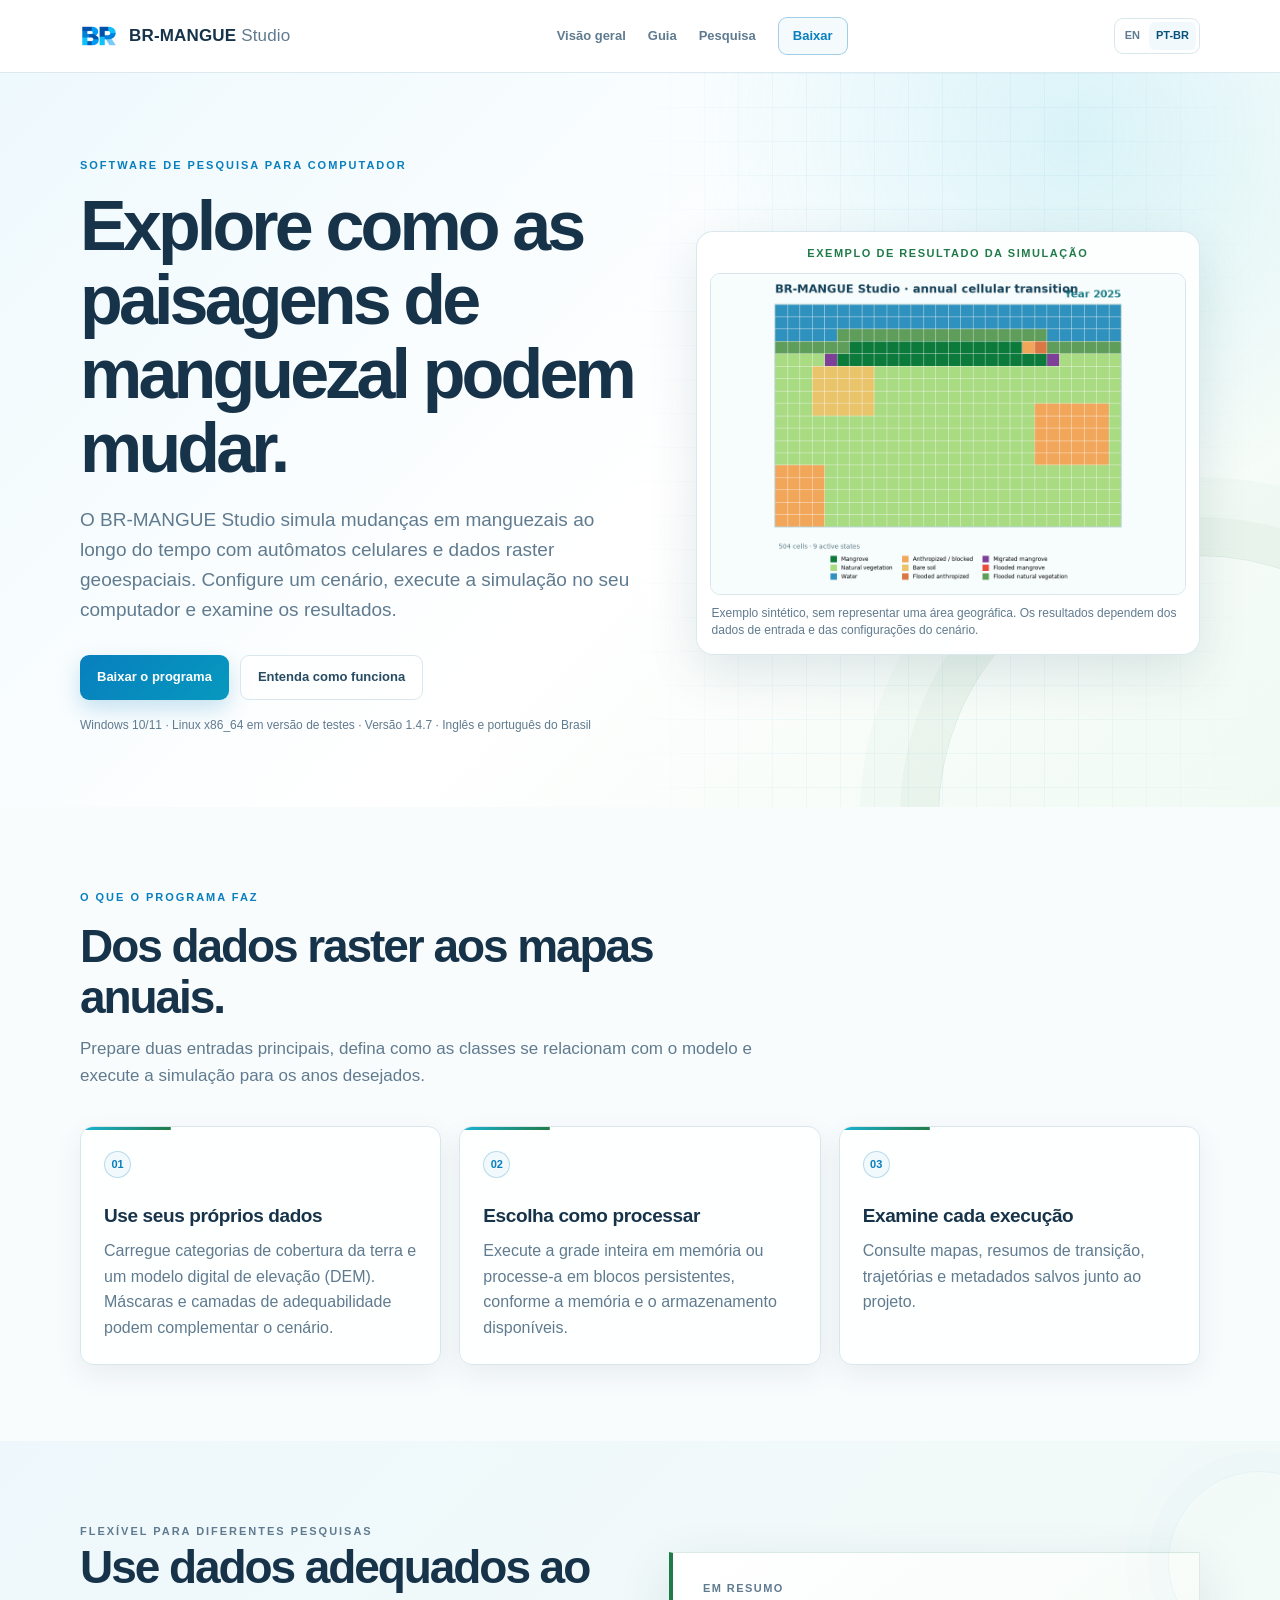
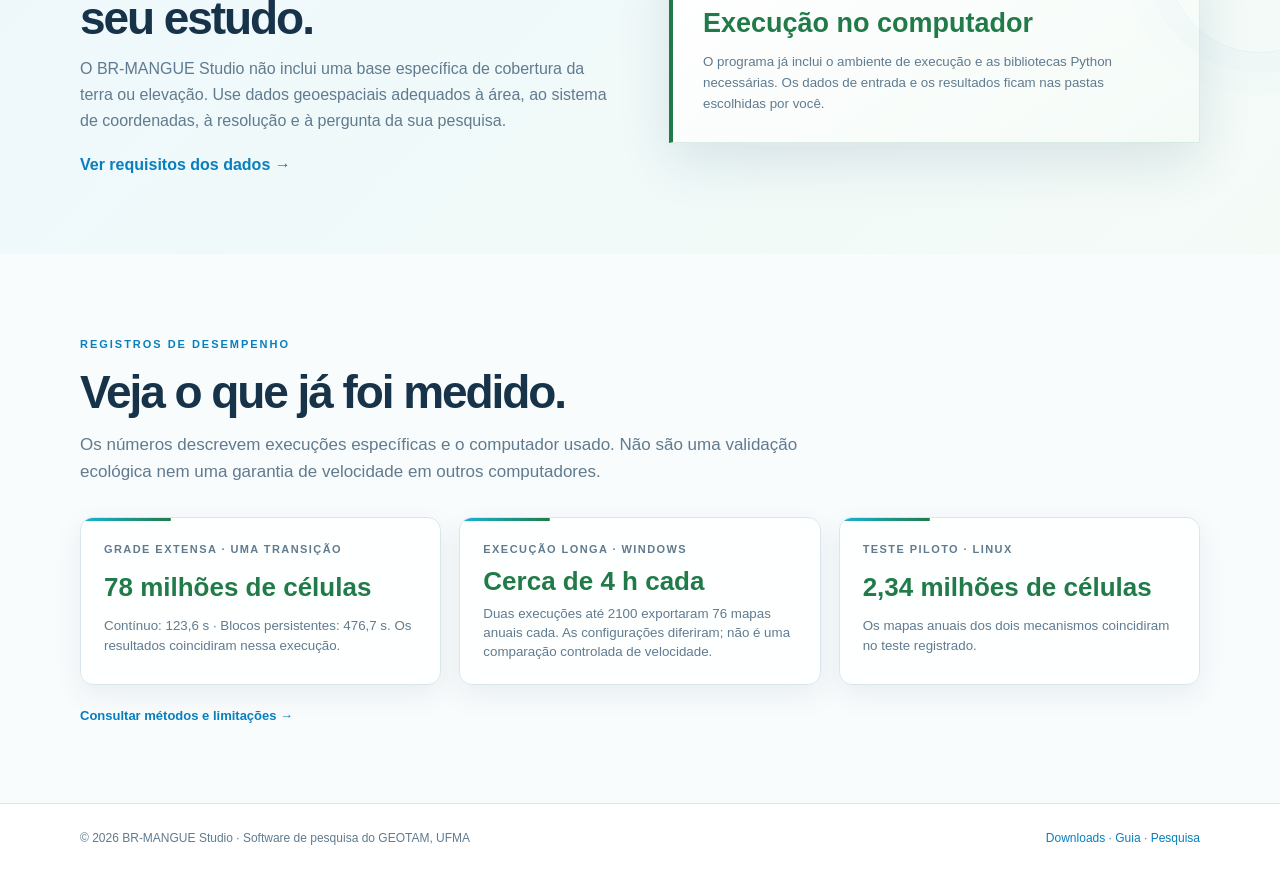
==== pt-br/index.html @ 514c0c0a "Publish BR-MANGUE Studio 1.4.7 downloads" ====
<!doctype html>
<html lang="pt-BR"><head><meta charset="utf-8"><meta name="viewport" content="width=device-width, initial-scale=1"><meta name="description" content="O BR-MANGUE Studio é um programa para simular mudanças em manguezais com autômatos celulares e dados raster geoespaciais."><meta name="theme-color" content="#0d5d4f"><title>BR-MANGUE Studio · Modelagem de mudanças em manguezais</title><link rel="canonical" href="https://oceanpep.github.io/br-mangue-studio-site/pt-br/"><link rel="alternate" hreflang="en" href="https://oceanpep.github.io/br-mangue-studio-site/"><link rel="alternate" hreflang="pt-BR" href="https://oceanpep.github.io/br-mangue-studio-site/pt-br/"><link rel="icon" href="../assets/BR-MANGUE_BR_icon.png" type="image/png"><link rel="stylesheet" href="../styles.css?v=1.4.7"></head><body>
<a class="skip-link" href="#main">Pular para o conteúdo</a><header class="site-header"><div class="container nav-wrap"><a class="brand" href="index.html"><img src="../assets/BR-MANGUE_BR_icon.png" alt=""><span>BR-MANGUE <em>Studio</em></span></a><nav aria-label="Navegação principal"><a href="#about">Visão geral</a><a href="guide.html">Guia</a><a href="articles.html">Pesquisa</a><a class="nav-button" href="downloads.html">Baixar</a></nav><div class="language-switch" aria-label="Escolha o idioma"><a href="../index.html" lang="en">EN</a><a href="index.html" aria-current="page" lang="pt-BR">PT-BR</a></div></div></header>
<main id="main"><section class="hero"><div class="container hero-grid"><div><p class="eyebrow">Software de pesquisa para computador</p><h1>Explore como as paisagens de manguezal podem mudar.</h1><p class="lead">O BR-MANGUE Studio simula mudanças em manguezais ao longo do tempo com autômatos celulares e dados raster geoespaciais. Configure um cenário, execute a simulação no seu computador e examine os resultados.</p><div class="hero-actions"><a class="button primary" href="downloads.html">Baixar o programa</a><a class="button secondary" href="guide.html">Entenda como funciona</a></div><p class="version-note">Windows 10/11 · Linux x86_64 em versão de testes · Versão 1.4.7 · Inglês e português do Brasil</p></div><div class="hero-side"><figure class="demo-card"><p class="demo-label">Exemplo de resultado da simulação</p><img src="../assets/synthetic-cellular-transition.gif" alt="Grade sintética que ilustra células de cobertura da terra mudando ao longo do tempo"><figcaption>Exemplo sintético, sem representar uma área geográfica. Os resultados dependem dos dados de entrada e das configurações do cenário.</figcaption></figure></div></div></section>
<section id="about" class="section"><div class="container"><p class="eyebrow">O que o programa faz</p><h2>Dos dados raster aos mapas anuais.</h2><p class="section-intro">Prepare duas entradas principais, defina como as classes se relacionam com o modelo e execute a simulação para os anos desejados.</p><div class="feature-grid"><article><span class="feature-number">01</span><h3>Use seus próprios dados</h3><p>Carregue categorias de cobertura da terra e um modelo digital de elevação (DEM). Máscaras e camadas de adequabilidade podem complementar o cenário.</p></article><article><span class="feature-number">02</span><h3>Escolha como processar</h3><p>Execute a grade inteira em memória ou processe-a em blocos persistentes, conforme a memória e o armazenamento disponíveis.</p></article><article><span class="feature-number">03</span><h3>Examine cada execução</h3><p>Consulte mapas, resumos de transição, trajetórias e metadados salvos junto ao projeto.</p></article></div></div></section>
<section class="section tinted"><div class="container split"><div><p class="eyebrow">Flexível para diferentes pesquisas</p><h2>Use dados adequados ao seu estudo.</h2><p>O BR-MANGUE Studio não inclui uma base específica de cobertura da terra ou elevação. Use dados geoespaciais adequados à área, ao sistema de coordenadas, à resolução e à pergunta da sua pesquisa.</p><a class="text-link" href="guide.html">Ver requisitos dos dados →</a></div><div class="info-card"><strong>Em resumo</strong><span>Execução no computador</span><small>O programa já inclui o ambiente de execução e as bibliotecas Python necessárias. Os dados de entrada e os resultados ficam nas pastas escolhidas por você.</small></div></div></section>
<section class="section"><div class="container"><p class="eyebrow">Registros de desempenho</p><h2>Veja o que já foi medido.</h2><p class="section-intro">Os números descrevem execuções específicas e o computador usado. Não são uma validação ecológica nem uma garantia de velocidade em outros computadores.</p><div class="benchmark-grid"><article class="benchmark-card"><strong>Grade extensa · uma transição</strong><span>78 milhões de células</span><small>Contínuo: 123,6 s · Blocos persistentes: 476,7 s. Os resultados coincidiram nessa execução.</small></article><article class="benchmark-card"><strong>Execução longa · Windows</strong><span>Cerca de 4 h cada</span><small>Duas execuções até 2100 exportaram 76 mapas anuais cada. As configurações diferiram; não é uma comparação controlada de velocidade.</small></article><article class="benchmark-card"><strong>Teste piloto · Linux</strong><span>2,34 milhões de células</span><small>Os mapas anuais dos dois mecanismos coincidiram no teste registrado.</small></article></div><p class="benchmark-note"><a class="text-link" href="benchmarks.html">Consultar métodos e limitações →</a></p></div></section></main>
<footer class="site-footer"><div class="container footer-wrap"><span>© 2026 BR-MANGUE Studio · Software de pesquisa do GEOTAM, UFMA</span><span><a href="downloads.html">Downloads</a> · <a href="guide.html">Guia</a> · <a href="articles.html">Pesquisa</a></span></div></footer></body></html>
---- styles.css ----
:root {
  --ink: #17334a;
  --ink-soft: #274b63;
  --muted: #607b8f;
  --blue: #087fbe;
  --blue-deep: #07517e;
  --cyan: #18b5d7;
  --green: #217b49;
  --green-deep: #125e3b;
  --moss: #a8d982;
  --coral: #e96950;
  --sand: #f4a45e;
  --line: #d9e7ed;
  --paper: #ffffff;
  --mist: #f2f9fc;
  --foam: #edf8f1;
  --shadow: 0 18px 50px rgba(20, 62, 88, .12);
  --shadow-soft: 0 10px 28px rgba(20, 62, 88, .08);
}

* { box-sizing: border-box; }
html { scroll-behavior: smooth; }
body { margin: 0; color: var(--ink); font: 16px/1.6 "DM Sans", "Segoe UI", Arial, sans-serif; background: #f9fcfd; }
body::selection { color: #fff; background: var(--blue); }
a { color: inherit; text-decoration: none; }
.container { width: min(1120px, calc(100% - 48px)); margin: auto; }
.skip-link { position: fixed; top: 8px; left: 8px; z-index: 20; padding: 10px 14px; color: #fff; border-radius: 8px; background: var(--blue-deep); transform: translateY(-160%); }
.skip-link:focus { transform: translateY(0); }
a:focus-visible, input:focus-visible { outline: 3px solid var(--sand); outline-offset: 3px; }

.site-header { position: sticky; top: 0; z-index: 5; background: rgba(255, 255, 255, .9); border-bottom: 1px solid rgba(217, 231, 237, .9); backdrop-filter: blur(16px); }
.nav-wrap { display: flex; align-items: center; justify-content: space-between; min-height: 72px; gap: 28px; }
.brand { display: inline-flex; align-items: center; gap: 11px; color: var(--ink); font-family: "Space Grotesk", "Segoe UI", sans-serif; font-size: 17px; font-weight: 700; letter-spacing: .01em; transition: color .25s ease, transform .25s ease; }
.brand:hover { color: var(--blue); transform: translateY(-1px); }
.brand img { width: 38px; height: 38px; object-fit: contain; }
.brand em { color: var(--muted); font-style: normal; font-weight: 500; }
.site-header nav { display: flex; align-items: center; gap: 22px; color: var(--muted); font-size: 13px; font-weight: 600; }
.site-header nav a { transition: color .2s ease, transform .2s ease; }
.site-header nav a:hover { color: var(--blue); transform: translateY(-1px); }
.site-header nav a[aria-current="page"] { color: var(--blue); }
.nav-button { padding: 8px 14px; color: var(--blue) !important; border: 1px solid rgba(8, 127, 190, .35); border-radius: 9px; background: rgba(8, 127, 190, .04); }
.nav-button:hover { background: var(--mist); }
.language-switch { display: inline-flex; flex: 0 0 auto; gap: 2px; padding: 3px; border: 1px solid var(--line); border-radius: 9px; background: #fff; font-size: 11px; font-weight: 700; }
.language-switch a { padding: 5px 7px; color: var(--muted); border-radius: 6px; }
.language-switch a:hover, .language-switch a[aria-current="page"] { color: var(--blue-deep); background: var(--mist); }

.hero { position: relative; overflow: hidden; padding: 78px 0 72px; background: radial-gradient(circle at 84% 8%, rgba(24, 181, 215, .16), transparent 30%), linear-gradient(135deg, #eef9fd 0%, #fff 54%, #f0faf3 100%); }
.hero::before { position: absolute; width: 520px; height: 520px; right: -180px; bottom: -270px; content: ""; border: 1px solid rgba(33, 123, 73, .12); border-radius: 50%; box-shadow: 0 0 0 38px rgba(33, 123, 73, .035), 0 0 0 78px rgba(33, 123, 73, .025); animation: orbit 18s ease-in-out infinite alternate; }
.hero::after { position: absolute; inset: 0 0 0 47%; content: ""; opacity: .28; background-image: linear-gradient(rgba(8, 127, 190, .16) 1px, transparent 1px), linear-gradient(90deg, rgba(8, 127, 190, .16) 1px, transparent 1px); background-size: 34px 34px; mask-image: linear-gradient(90deg, transparent 0%, #000 28%, #000 72%, transparent 100%); animation: cells 24s linear infinite; }
.hero-grid { position: relative; z-index: 1; display: grid; grid-template-columns: minmax(0, 1.05fr) minmax(340px, .95fr); align-items: center; gap: 58px; }

.eyebrow { display: inline-flex; align-items: center; margin: 0 0 14px; color: var(--blue); font-size: 11px; font-weight: 700; letter-spacing: .18em; text-transform: uppercase; }
.hero h1, h2, h3 { font-family: "Space Grotesk", "Segoe UI", sans-serif; }
.hero h1 { max-width: 700px; margin: 0 0 20px; color: var(--ink); font-size: clamp(42px, 5.5vw, 70px); line-height: 1.06; letter-spacing: -.055em; }
.lead { max-width: 600px; margin: 0; color: var(--muted); font-size: 19px; line-height: 1.58; }
.hero-actions { display: flex; flex-wrap: wrap; gap: 11px; margin: 30px 0 16px; }
.button { display: inline-flex; align-items: center; justify-content: center; padding: 11px 17px; border-radius: 9px; font-size: 13px; font-weight: 700; transition: transform .25s ease, box-shadow .25s ease, background .25s ease; }
.button:hover { transform: translateY(-2px); }
.button.primary { color: #fff; background: linear-gradient(135deg, var(--blue), #0699be); box-shadow: 0 9px 22px rgba(8, 127, 190, .22); }
.button.primary:hover { box-shadow: 0 13px 28px rgba(8, 127, 190, .28); }
.button.secondary { color: var(--ink-soft); border: 1px solid var(--line); background: rgba(255, 255, 255, .8); }
.button.secondary:hover { background: #fff; box-shadow: var(--shadow-soft); }
.version-note { margin: 0; color: var(--muted); font-size: 12px; }

.hero-side { display: grid; gap: 16px; }
.demo-card, .hero-card { margin: 0; border: 1px solid rgba(217, 231, 237, .95); border-radius: 17px; background: rgba(255, 255, 255, .92); box-shadow: var(--shadow); transition: transform .35s ease, box-shadow .35s ease; }
.demo-card { padding: 13px 13px 15px; animation: float 9s ease-in-out infinite; }
.hero-card { padding: 22px; animation: float 9s ease-in-out 1.2s infinite; }
.demo-card:hover, .hero-card:hover { transform: translateY(-5px); box-shadow: 0 22px 55px rgba(20, 62, 88, .16); }
.demo-label { margin: 0 2px 10px; color: var(--green); font-size: 11px; font-weight: 700; letter-spacing: .14em; text-align: center; text-transform: uppercase; }
.demo-card img { display: block; width: 100%; height: auto; border: 1px solid var(--line); border-radius: 10px; }
.demo-card figcaption { margin: 10px 2px 0; color: var(--muted); font-size: 12px; line-height: 1.45; }
.hero-card img { display: block; width: 100%; height: auto; }
.hero-card-footer { display: flex; flex-wrap: wrap; gap: 7px; margin-top: 16px; }
.hero-card-footer span { padding: 4px 8px; color: var(--green-deep); border-radius: 30px; background: var(--foam); font-size: 11px; font-weight: 600; }

.section { position: relative; padding: 76px 0; }
.section.tinted { overflow: hidden; background: linear-gradient(135deg, #eef8fc 0%, #f4fbf7 100%); }
.section.tinted::after { position: absolute; width: 180px; height: 180px; right: -70px; top: 30px; content: ""; opacity: .5; border: 1px solid rgba(8, 127, 190, .12); border-radius: 50%; box-shadow: 0 0 0 20px rgba(8, 127, 190, .025), 0 0 0 42px rgba(8, 127, 190, .02); }
h2 { max-width: 720px; margin: 0 0 13px; color: var(--ink); font-size: clamp(30px, 4vw, 46px); line-height: 1.1; letter-spacing: -.045em; }
.section-intro { max-width: 720px; margin: 0; color: var(--muted); font-size: 17px; }
.feature-grid { display: grid; grid-template-columns: repeat(3, 1fr); gap: 18px; margin-top: 36px; }
.feature-grid article, .benchmark-card { position: relative; overflow: hidden; padding: 23px; border: 1px solid var(--line); border-radius: 13px; background: rgba(255, 255, 255, .9); box-shadow: var(--shadow-soft); transition: transform .3s ease, border-color .3s ease, box-shadow .3s ease; }
.feature-grid article::before, .benchmark-card::before { position: absolute; inset: 0 0 auto; height: 3px; content: ""; background: linear-gradient(90deg, var(--cyan), var(--green)); transform: scaleX(.25); transform-origin: left; transition: transform .3s ease; }
.feature-grid article:hover, .benchmark-card:hover { border-color: rgba(8, 127, 190, .3); box-shadow: 0 16px 34px rgba(20, 62, 88, .12); transform: translateY(-4px); }
.feature-grid article:hover::before, .benchmark-card:hover::before { transform: scaleX(1); }
.feature-number { display: inline-grid; width: 27px; height: 27px; place-items: center; color: var(--blue); border: 1px solid rgba(8, 127, 190, .25); border-radius: 50%; background: var(--mist); font-size: 11px; font-weight: 700; }
.feature-grid h3 { margin: 23px 0 7px; font-size: 19px; letter-spacing: -.02em; }
.feature-grid p, .split p { margin: 0; color: var(--muted); }
.split { display: grid; grid-template-columns: 1fr 1fr; align-items: center; gap: 58px; }
.info-card { display: grid; gap: 5px; padding: 27px 30px; border: 1px solid rgba(33, 123, 73, .14); border-left: 4px solid var(--green); background: linear-gradient(145deg, #fff, #f4fbf7); box-shadow: var(--shadow); }
.info-card strong, .benchmark-card strong { color: var(--muted); font-size: 11px; font-weight: 700; letter-spacing: .13em; text-transform: uppercase; }
.info-card span { color: var(--green); font-family: "Space Grotesk", sans-serif; font-size: 27px; font-weight: 700; }
.info-card small, .geotam-card small { color: var(--muted); }
.text-link { display: inline-block; margin-top: 19px; color: var(--blue); font-weight: 700; transition: color .2s ease, transform .2s ease; }
.text-link:hover { color: var(--green); transform: translateX(3px); }
.link-list { display: grid; border-top: 1px solid var(--line); }
.link-list a { display: grid; grid-template-columns: 1fr auto; gap: 2px; padding: 15px 0; border-bottom: 1px solid var(--line); transition: padding .25s ease, color .2s ease; }
.link-list a:hover { padding-left: 7px; color: var(--blue); }
.link-list span { font-weight: 700; }
.link-list small { color: var(--muted); }
.link-list b { grid-column: 2; grid-row: 1 / span 2; color: var(--blue); font-weight: 500; }
.research-block { align-items: start; }
.geotam-card { display: grid; justify-items: center; gap: 12px; padding: 24px; border: 1px solid var(--line); border-radius: 13px; background: rgba(255, 255, 255, .88); text-align: center; box-shadow: var(--shadow-soft); }
.geotam-card span { color: var(--muted); font-size: 11px; font-weight: 700; letter-spacing: .14em; text-transform: uppercase; }
.geotam-card img { display: block; width: min(100%, 360px); height: auto; object-fit: contain; }
.benchmark-grid { display: grid; grid-template-columns: repeat(3, 1fr); gap: 18px; margin-top: 32px; }
.benchmark-card { display: grid; gap: 8px; padding: 23px; }
.benchmark-card span { color: var(--green); font-family: "Space Grotesk", sans-serif; font-size: 26px; font-weight: 700; line-height: 1.1; }
.benchmark-card small { color: var(--muted); line-height: 1.45; }
.benchmark-note { max-width: 900px; margin: 21px 0 0; color: var(--muted); font-size: 13px; }
.benchmark-note .text-link { margin-top: 0; font-size: inherit; }
.metric-grid { display: grid; grid-template-columns: repeat(4, 1fr); gap: 14px; margin: 30px 0 34px; }
.metric-card { display: grid; gap: 4px; padding: 20px; border: 1px solid var(--line); border-radius: 12px; background: #fff; box-shadow: var(--shadow-soft); }
.metric-card strong { color: var(--blue); font-family: "Space Grotesk", sans-serif; font-size: 28px; line-height: 1.1; }
.metric-card span { color: var(--muted); font-size: 13px; }
.benchmark-table-wrap { overflow-x: auto; border: 1px solid var(--line); border-radius: 13px; background: #fff; box-shadow: var(--shadow-soft); }
.benchmark-table { width: 100%; border-collapse: collapse; min-width: 670px; }
.benchmark-table th, .benchmark-table td { padding: 14px 16px; border-bottom: 1px solid var(--line); text-align: left; vertical-align: top; }
.benchmark-table th { color: var(--ink-soft); background: var(--mist); font-size: 12px; letter-spacing: .08em; text-transform: uppercase; }
.benchmark-table td { color: var(--muted); font-size: 14px; }
.benchmark-table td:first-child { color: var(--ink-soft); font-weight: 700; }
.benchmark-table tr:last-child td { border-bottom: 0; }
.benchmark-detail { display: grid; grid-template-columns: 1fr 1fr; gap: 18px; margin-top: 28px; }
.benchmark-detail > div { padding: 22px; border: 1px solid var(--line); border-radius: 13px; background: linear-gradient(145deg, #fff, #f4fbf7); }
.benchmark-detail h3 { margin: 0 0 8px; font-size: 20px; }
.benchmark-detail p { margin: 0; color: var(--muted); font-size: 14px; }
.command-block { overflow-x: auto; margin: 14px 0 0; padding: 14px 16px; color: #eaf7f4; border-radius: 9px; background: #143d3a; font: 13px/1.6 ui-monospace, SFMono-Regular, Consolas, monospace; }
.command-block code { padding: 0; color: inherit; background: transparent; font: inherit; }
.origin-block { align-items: center; }
.origin-block p + p { margin-top: 14px; }
.origin-card { display: grid; gap: 8px; padding: 29px; border: 1px solid rgba(8, 127, 190, .16); border-radius: 14px; background: linear-gradient(145deg, #fff, #eff9fc); box-shadow: var(--shadow); }
.origin-card span { color: var(--blue); font-size: 11px; font-weight: 700; letter-spacing: .14em; text-transform: uppercase; }
.origin-card b { color: var(--ink); font-family: "Space Grotesk", sans-serif; font-size: 28px; line-height: 1.12; }
.origin-card small { color: var(--muted); line-height: 1.5; }
.site-footer { padding: 25px 0; color: var(--muted); font-size: 12px; border-top: 1px solid var(--line); background: #fff; }
.footer-wrap { display: flex; justify-content: space-between; gap: 20px; }
.site-footer a { color: var(--blue); transition: color .2s ease; }
.site-footer a:hover { color: var(--green); }
.site-footer a:focus-visible { outline-color: var(--blue); }
code { padding: 2px 6px; color: var(--blue-deep); border-radius: 5px; background: #eaf4f8; font-size: .9em; }

@keyframes float { 0%, 100% { transform: translateY(0); } 50% { transform: translateY(-5px); } }
@keyframes orbit { from { transform: translate(0, 0) rotate(0deg); } to { transform: translate(-18px, -12px) rotate(12deg); } }
@keyframes cells { from { background-position: 0 0, 0 0; } to { background-position: 34px 34px, 34px 34px; } }

@media (max-width: 900px) {
  .hero-grid { grid-template-columns: 1fr; gap: 42px; }
  .hero-side { max-width: 650px; }
  .benchmark-grid { grid-template-columns: 1fr; }
}
@media (max-width: 820px) {
  .nav-wrap { flex-wrap: wrap; gap: 0; padding: 7px 0; }
  .site-header nav { width: 100%; flex-wrap: wrap; justify-content: space-between; gap: 8px; padding: 8px 0 2px; }
  .site-header nav a:not(.nav-button) { display: inline-flex; }
  .language-switch { margin: 6px 0 0 auto; }
  .hero { padding: 61px 0 58px; }
  .section { padding: 62px 0; }
  .feature-grid, .split { grid-template-columns: 1fr; gap: 28px; }
  .footer-wrap { flex-direction: column; gap: 7px; }
  .hero h1 { font-size: 47px; }
}
@media (max-width: 480px) {
  .container { width: min(100% - 32px, 1120px); }
  .nav-wrap { min-height: 64px; }
  .brand { font-size: 15px; }
  .hero h1 { font-size: 40px; }
  .lead { font-size: 18px; }
  .hero-actions { align-items: stretch; flex-direction: column; }
  .button { width: 100%; }
}
@media (prefers-reduced-motion: reduce) {
  *, *::before, *::after { animation-duration: .01ms !important; animation-iteration-count: 1 !important; scroll-behavior: auto !important; transition-duration: .01ms !important; }
}

/* Inner pages: a compact portal layout with the same coastal palette. */
.page-hero { position: relative; overflow: hidden; padding: 64px 0 58px; background: linear-gradient(125deg, #0c587c 0%, #0b789d 44%, #196c4d 100%); }
.page-hero::after { position: absolute; inset: 0 0 0 52%; content: ""; opacity: .22; background-image: linear-gradient(rgba(255,255,255,.22) 1px, transparent 1px), linear-gradient(90deg, rgba(255,255,255,.22) 1px, transparent 1px); background-size: 32px 32px; mask-image: linear-gradient(90deg, transparent, #000 35%, transparent); animation: cells 28s linear infinite; }
.page-hero-grid { position: relative; z-index: 1; display: grid; grid-template-columns: minmax(0, 1fr) 280px; align-items: center; gap: 52px; }
.page-hero .eyebrow { color: #bfe9e7; }
.page-hero h1 { max-width: 750px; margin: 0; color: #fff; font-family: "Space Grotesk", sans-serif; font-size: clamp(39px, 5vw, 62px); line-height: 1.06; letter-spacing: -.05em; }
.page-lead { max-width: 660px; margin: 18px 0 0; color: rgba(255,255,255,.82); font-size: 18px; line-height: 1.55; }
.page-hero-badge { display: grid; gap: 4px; padding: 25px; color: #fff; border: 1px solid rgba(255,255,255,.28); border-radius: 15px; background: rgba(3, 49, 70, .25); box-shadow: 0 16px 32px rgba(3, 40, 58, .2); backdrop-filter: blur(10px); }
.page-hero-badge span { color: #bfe9e7; font-size: 11px; font-weight: 700; letter-spacing: .14em; text-transform: uppercase; }
.page-hero-badge b { font-family: "Space Grotesk", sans-serif; font-size: 37px; line-height: 1.05; }
.page-hero-badge small { color: rgba(255,255,255,.74); }

.download-grid { display: grid; grid-template-columns: repeat(2, minmax(0, 1fr)); gap: 22px; align-items: stretch; }
.download-card, .requirements-card { padding: 28px; border: 1px solid var(--line); border-radius: 15px; background: #fff; box-shadow: var(--shadow-soft); }
.download-card.featured { border-top: 4px solid var(--blue); }
.download-card.linux-preview { border-top: 4px solid var(--green); }
.download-card h2, .requirements-card h2 { margin: 17px 0 10px; font-size: 29px; }
.download-card p, .requirements-card p { color: var(--muted); }
.download-card-top, .project-top, .article-meta { display: flex; align-items: center; justify-content: space-between; gap: 12px; }
.release-tag, .project-top span { padding: 5px 9px; color: var(--green-deep); border-radius: 30px; background: var(--foam); font-size: 10px; font-weight: 700; letter-spacing: .12em; text-transform: uppercase; }
.release-date, .article-meta small { color: var(--muted); font-size: 12px; }
.check-list { display: grid; gap: 7px; margin: 20px 0 25px; padding: 0; list-style: none; color: var(--ink-soft); font-size: 14px; }
.check-list li { position: relative; padding-left: 21px; }
.check-list li::before { position: absolute; left: 0; top: .55em; width: 8px; height: 8px; content: ""; border-radius: 50%; background: var(--cyan); box-shadow: 0 0 0 4px rgba(24,181,215,.12); }
.download-button { margin-top: 3px; }
.download-meta { margin: 17px 0 0; font-size: 11px; line-height: 1.6; overflow-wrap: anywhere; }
.download-meta code { font-size: 10px; }
.requirements-card { grid-column: 1 / -1; display: grid; align-content: start; gap: 9px; background: linear-gradient(145deg, #f4fbfd, #f3faf5); }
.requirements-card .eyebrow { margin-bottom: 2px; }
.requirement-row { display: flex; justify-content: space-between; gap: 12px; padding: 10px 0; border-bottom: 1px solid var(--line); font-size: 13px; }
.requirement-row span { color: var(--muted); }
.requirement-row b { color: var(--ink-soft); text-align: right; }
.notice { display: grid; gap: 3px; margin-top: 10px; padding: 12px; border-radius: 9px; background: rgba(244,164,94,.13); }
.notice strong { color: #9a5b22; font-size: 12px; }
.notice small { color: var(--muted); line-height: 1.45; }
.release-list { display: grid; gap: 12px; }
.release-list > div { display: grid; gap: 3px; padding: 18px 20px; border: 1px solid var(--line); border-radius: 11px; background: rgba(255,255,255,.82); }
.release-list span { color: var(--blue); font-family: "Space Grotesk", sans-serif; font-size: 24px; font-weight: 700; }
.release-list b { color: var(--ink-soft); }
.release-list small { color: var(--muted); }
.release-next { opacity: .74; }

.step-grid { display: grid; grid-template-columns: repeat(4, 1fr); gap: 15px; }
.step-grid article { padding: 21px; border: 1px solid var(--line); border-radius: 13px; background: #fff; box-shadow: var(--shadow-soft); transition: transform .3s ease, box-shadow .3s ease; }
.step-grid article:hover { transform: translateY(-4px); box-shadow: var(--shadow); }
.step-grid article > span { color: var(--blue); font-family: "Space Grotesk", sans-serif; font-size: 12px; font-weight: 700; }
.step-grid h2 { margin: 22px 0 8px; font-size: 20px; }
.step-grid p { margin: 0; color: var(--muted); font-size: 14px; line-height: 1.5; }
.guide-section { display: grid; grid-template-columns: .85fr 1.15fr; gap: 58px; align-items: start; }
.guide-points { display: grid; gap: 0; border-top: 1px solid rgba(8,127,190,.18); }
.guide-points > div { display: grid; gap: 3px; padding: 15px 0; border-bottom: 1px solid rgba(8,127,190,.18); }
.guide-points b { color: var(--ink-soft); }
.guide-points span { color: var(--muted); font-size: 14px; }
.input-list { display: grid; border-top: 1px solid var(--line); }
.input-list > div { display: flex; justify-content: space-between; gap: 18px; padding: 14px 0; border-bottom: 1px solid var(--line); font-size: 14px; }
.input-list span { color: var(--muted); }
.input-list b { color: var(--ink-soft); text-align: right; }
.engine-grid { display: grid; grid-template-columns: repeat(2, 1fr); gap: 18px; margin-top: 29px; }
.engine-grid article { padding: 26px; border: 1px solid var(--line); border-radius: 13px; background: rgba(255,255,255,.9); box-shadow: var(--shadow-soft); }
.engine-grid article h2 { margin: 17px 0 8px; font-size: 25px; }
.engine-grid article p { margin: 0; color: var(--muted); }
.engine-mark { color: var(--blue); font-size: 11px; font-weight: 700; letter-spacing: .14em; text-transform: uppercase; }
.check-panel { display: grid; gap: 10px; padding: 22px; border: 1px solid var(--line); border-radius: 13px; background: #fff; box-shadow: var(--shadow-soft); }
.check-panel label { display: flex; align-items: center; gap: 10px; color: var(--ink-soft); font-size: 14px; }
.check-panel input { accent-color: var(--green); }
.pdf-slot, .submission-card { display: grid; align-content: center; gap: 8px; min-height: 170px; padding: 27px; border: 1px dashed rgba(8,127,190,.35); border-radius: 14px; background: repeating-linear-gradient(-45deg, rgba(8,127,190,.035), rgba(8,127,190,.035) 10px, rgba(33,123,73,.035) 10px, rgba(33,123,73,.035) 20px); }
.pdf-slot span, .submission-card span { color: var(--blue); font-size: 11px; font-weight: 700; letter-spacing: .14em; text-transform: uppercase; }
.pdf-slot b, .submission-card b { color: var(--ink-soft); font-family: "Space Grotesk", sans-serif; font-size: 23px; }
.pdf-slot small, .submission-card small { color: var(--muted); }

.article-grid { display: grid; grid-template-columns: repeat(2, 1fr); gap: 18px; }
.article-card { display: grid; align-content: start; gap: 12px; padding: 25px; border: 1px solid var(--line); border-radius: 14px; background: #fff; box-shadow: var(--shadow-soft); transition: transform .3s ease, box-shadow .3s ease; }
.article-card:hover { transform: translateY(-4px); box-shadow: var(--shadow); }
.article-card h2 { margin: 0; font-size: 25px; }
.article-card p { margin: 0; color: var(--muted); }
.article-card .byline { color: var(--green); font-size: 13px; font-weight: 600; }
.article-tags { display: flex; flex-wrap: wrap; gap: 6px; margin-top: 5px; }
.article-tags span { padding: 4px 8px; color: var(--blue-deep); border-radius: 30px; background: var(--mist); font-size: 11px; }
.featured-article { grid-column: 1 / -1; border-top: 4px solid var(--green); }

.project-grid { display: grid; grid-template-columns: repeat(3, 1fr); gap: 18px; }
.project-card { display: grid; align-content: start; gap: 13px; padding: 24px; border: 1px solid var(--line); border-radius: 14px; background: #fff; box-shadow: var(--shadow-soft); transition: transform .3s ease, box-shadow .3s ease; }
.project-card:hover { transform: translateY(-4px); box-shadow: var(--shadow); }
.project-card.project-featured { border-top: 4px solid var(--blue); }
.project-top b { color: var(--green); font-size: 11px; }
.project-card h2 { margin: 5px 0 0; font-size: 25px; }
.project-card p { margin: 0; color: var(--muted); }
.project-stats { display: grid; gap: 6px; margin-top: 6px; padding-top: 13px; border-top: 1px solid var(--line); }
.project-stats span { color: var(--muted); font-size: 12px; }
.project-stats b { color: var(--ink-soft); }
.timeline { display: grid; gap: 0; max-width: 820px; margin-top: 29px; }
.timeline-item { display: grid; grid-template-columns: 85px 1fr; gap: 20px; padding: 17px 0; border-bottom: 1px solid rgba(8,127,190,.18); }
.timeline-item > span { color: var(--blue); font-family: "Space Grotesk", sans-serif; font-size: 13px; font-weight: 700; }
.timeline-item div { display: grid; gap: 3px; }
.timeline-item b { color: var(--ink-soft); }
.timeline-item small { color: var(--muted); }

@media (max-width: 900px) {
  .page-hero-grid, .download-grid, .guide-section { grid-template-columns: 1fr; gap: 30px; }
  .page-hero-badge { max-width: 330px; }
  .step-grid { grid-template-columns: repeat(2, 1fr); }
  .project-grid { grid-template-columns: 1fr; }
}
@media (max-width: 820px) {
  .page-hero { padding: 53px 0 48px; }
  .page-hero h1 { font-size: 44px; }
  .engine-grid, .article-grid { grid-template-columns: 1fr; }
  .metric-grid, .benchmark-detail { grid-template-columns: 1fr 1fr; }
  .featured-article { grid-column: auto; }
}
@media (max-width: 480px) {
  .page-hero h1 { font-size: 38px; }
  .step-grid { grid-template-columns: 1fr; }
  .download-card, .requirements-card, .article-card, .project-card { padding: 21px; }
  .input-list > div, .requirement-row { align-items: start; flex-direction: column; gap: 3px; }
  .input-list b, .requirement-row b { text-align: left; }
  .timeline-item { grid-template-columns: 58px 1fr; gap: 10px; }
  .metric-grid, .benchmark-detail { grid-template-columns: 1fr; }
}

.page-hero .example-note { color: #e8f6f4; font-size: 14px; }
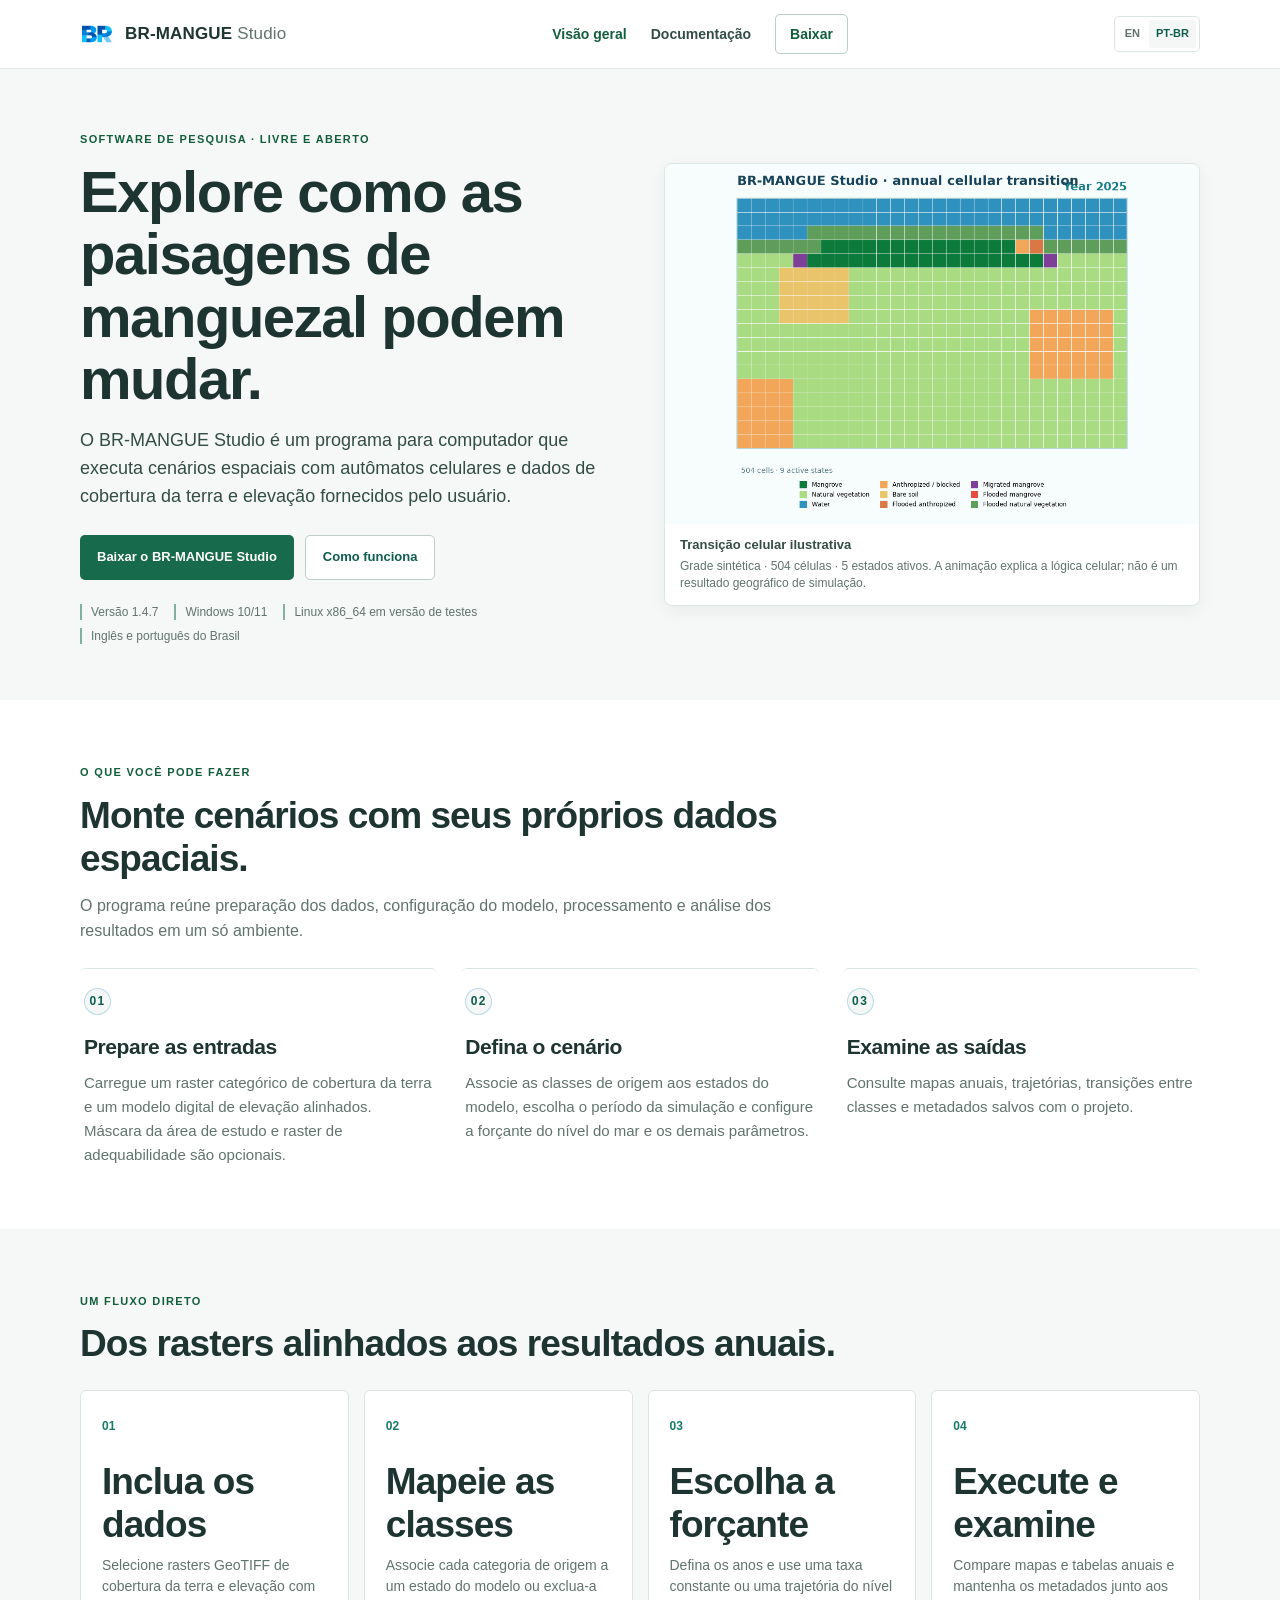
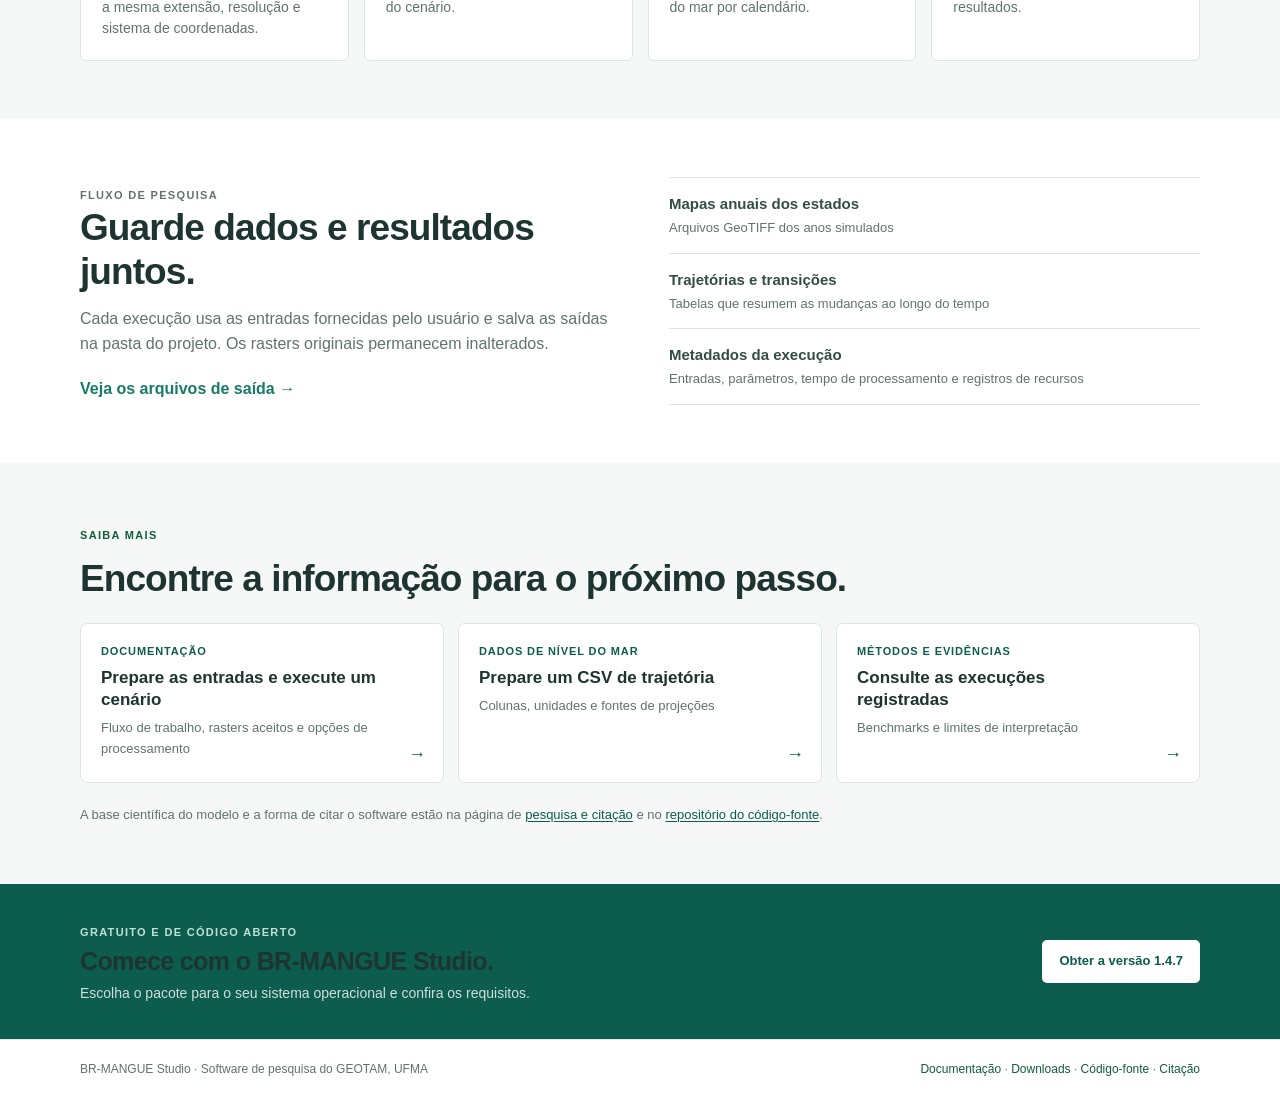
==== commit 12e70244: "Redesign BR-MANGUE Studio website" ====
--- a/pt-br/index.html
+++ b/pt-br/index.html
@@ -1,8 +1,117 @@
 <!doctype html>
-<html lang="pt-BR"><head><meta charset="utf-8"><meta name="viewport" content="width=device-width, initial-scale=1"><meta name="description" content="O BR-MANGUE Studio é um programa para simular mudanças em manguezais com autômatos celulares e dados raster geoespaciais."><meta name="theme-color" content="#0d5d4f"><title>BR-MANGUE Studio · Modelagem de mudanças em manguezais</title><link rel="canonical" href="https://oceanpep.github.io/br-mangue-studio-site/pt-br/"><link rel="alternate" hreflang="en" href="https://oceanpep.github.io/br-mangue-studio-site/"><link rel="alternate" hreflang="pt-BR" href="https://oceanpep.github.io/br-mangue-studio-site/pt-br/"><link rel="icon" href="../assets/BR-MANGUE_BR_icon.png" type="image/png"><link rel="stylesheet" href="../styles.css?v=1.4.7"></head><body>
-<a class="skip-link" href="#main">Pular para o conteúdo</a><header class="site-header"><div class="container nav-wrap"><a class="brand" href="index.html"><img src="../assets/BR-MANGUE_BR_icon.png" alt=""><span>BR-MANGUE <em>Studio</em></span></a><nav aria-label="Navegação principal"><a href="#about">Visão geral</a><a href="guide.html">Guia</a><a href="articles.html">Pesquisa</a><a class="nav-button" href="downloads.html">Baixar</a></nav><div class="language-switch" aria-label="Escolha o idioma"><a href="../index.html" lang="en">EN</a><a href="index.html" aria-current="page" lang="pt-BR">PT-BR</a></div></div></header>
-<main id="main"><section class="hero"><div class="container hero-grid"><div><p class="eyebrow">Software de pesquisa para computador</p><h1>Explore como as paisagens de manguezal podem mudar.</h1><p class="lead">O BR-MANGUE Studio simula mudanças em manguezais ao longo do tempo com autômatos celulares e dados raster geoespaciais. Configure um cenário, execute a simulação no seu computador e examine os resultados.</p><div class="hero-actions"><a class="button primary" href="downloads.html">Baixar o programa</a><a class="button secondary" href="guide.html">Entenda como funciona</a></div><p class="version-note">Windows 10/11 · Linux x86_64 em versão de testes · Versão 1.4.7 · Inglês e português do Brasil</p></div><div class="hero-side"><figure class="demo-card"><p class="demo-label">Exemplo de resultado da simulação</p><img src="../assets/synthetic-cellular-transition.gif" alt="Grade sintética que ilustra células de cobertura da terra mudando ao longo do tempo"><figcaption>Exemplo sintético, sem representar uma área geográfica. Os resultados dependem dos dados de entrada e das configurações do cenário.</figcaption></figure></div></div></section>
-<section id="about" class="section"><div class="container"><p class="eyebrow">O que o programa faz</p><h2>Dos dados raster aos mapas anuais.</h2><p class="section-intro">Prepare duas entradas principais, defina como as classes se relacionam com o modelo e execute a simulação para os anos desejados.</p><div class="feature-grid"><article><span class="feature-number">01</span><h3>Use seus próprios dados</h3><p>Carregue categorias de cobertura da terra e um modelo digital de elevação (DEM). Máscaras e camadas de adequabilidade podem complementar o cenário.</p></article><article><span class="feature-number">02</span><h3>Escolha como processar</h3><p>Execute a grade inteira em memória ou processe-a em blocos persistentes, conforme a memória e o armazenamento disponíveis.</p></article><article><span class="feature-number">03</span><h3>Examine cada execução</h3><p>Consulte mapas, resumos de transição, trajetórias e metadados salvos junto ao projeto.</p></article></div></div></section>
-<section class="section tinted"><div class="container split"><div><p class="eyebrow">Flexível para diferentes pesquisas</p><h2>Use dados adequados ao seu estudo.</h2><p>O BR-MANGUE Studio não inclui uma base específica de cobertura da terra ou elevação. Use dados geoespaciais adequados à área, ao sistema de coordenadas, à resolução e à pergunta da sua pesquisa.</p><a class="text-link" href="guide.html">Ver requisitos dos dados →</a></div><div class="info-card"><strong>Em resumo</strong><span>Execução no computador</span><small>O programa já inclui o ambiente de execução e as bibliotecas Python necessárias. Os dados de entrada e os resultados ficam nas pastas escolhidas por você.</small></div></div></section>
-<section class="section"><div class="container"><p class="eyebrow">Registros de desempenho</p><h2>Veja o que já foi medido.</h2><p class="section-intro">Os números descrevem execuções específicas e o computador usado. Não são uma validação ecológica nem uma garantia de velocidade em outros computadores.</p><div class="benchmark-grid"><article class="benchmark-card"><strong>Grade extensa · uma transição</strong><span>78 milhões de células</span><small>Contínuo: 123,6 s · Blocos persistentes: 476,7 s. Os resultados coincidiram nessa execução.</small></article><article class="benchmark-card"><strong>Execução longa · Windows</strong><span>Cerca de 4 h cada</span><small>Duas execuções até 2100 exportaram 76 mapas anuais cada. As configurações diferiram; não é uma comparação controlada de velocidade.</small></article><article class="benchmark-card"><strong>Teste piloto · Linux</strong><span>2,34 milhões de células</span><small>Os mapas anuais dos dois mecanismos coincidiram no teste registrado.</small></article></div><p class="benchmark-note"><a class="text-link" href="benchmarks.html">Consultar métodos e limitações →</a></p></div></section></main>
-<footer class="site-footer"><div class="container footer-wrap"><span>© 2026 BR-MANGUE Studio · Software de pesquisa do GEOTAM, UFMA</span><span><a href="downloads.html">Downloads</a> · <a href="guide.html">Guia</a> · <a href="articles.html">Pesquisa</a></span></div></footer></body></html>
+<html lang="pt-BR">
+<head>
+  <meta charset="utf-8">
+  <meta name="viewport" content="width=device-width, initial-scale=1">
+  <meta name="description" content="BR-MANGUE Studio é um programa gratuito e aberto para computador que explora mudanças em manguezais com autômatos celulares espaciais e dados raster geoespaciais.">
+  <meta name="theme-color" content="#f5f8f6">
+  <title>BR-MANGUE Studio · Modelagem de mudanças em manguezais</title>
+  <link rel="canonical" href="https://oceanpep.github.io/br-mangue-studio-site/pt-br/">
+  <link rel="alternate" hreflang="en" href="https://oceanpep.github.io/br-mangue-studio-site/">
+  <link rel="alternate" hreflang="pt-BR" href="https://oceanpep.github.io/br-mangue-studio-site/pt-br/">
+  <link rel="icon" href="../assets/BR-MANGUE_BR_icon.png" type="image/png">
+  <link rel="stylesheet" href="../styles.css?v=1.4.7">
+</head>
+<body>
+  <a class="skip-link" href="#main">Pular para o conteúdo</a>
+  <header class="site-header">
+    <div class="container nav-wrap">
+      <a class="brand" href="index.html" aria-label="Página inicial do BR-MANGUE Studio"><img src="../assets/BR-MANGUE_BR_icon.png" alt=""><span>BR-MANGUE <em>Studio</em></span></a>
+      <nav aria-label="Navegação principal">
+        <a href="#overview" aria-current="page">Visão geral</a>
+        <a href="guide.html">Documentação</a>
+        <a class="nav-button" href="downloads.html">Baixar</a>
+      </nav>
+      <div class="language-switch" aria-label="Escolher idioma"><a href="../index.html" lang="en">EN</a><a href="index.html" aria-current="page" lang="pt-BR">PT-BR</a></div>
+    </div>
+  </header>
+  <main id="main">
+    <section class="hero product-hero" id="overview">
+      <div class="container hero-grid product-hero-grid">
+        <div>
+          <p class="eyebrow">Software de pesquisa · Livre e aberto</p>
+          <h1>Explore como as paisagens de manguezal podem mudar.</h1>
+          <p class="lead">O BR-MANGUE Studio é um programa para computador que executa cenários espaciais com autômatos celulares e dados de cobertura da terra e elevação fornecidos pelo usuário.</p>
+          <div class="hero-actions">
+            <a class="button primary" href="downloads.html">Baixar o BR-MANGUE Studio</a>
+            <a class="button secondary" href="guide.html">Como funciona</a>
+          </div>
+          <ul class="hero-meta" aria-label="Informações do programa">
+            <li>Versão 1.4.7</li>
+            <li>Windows 10/11</li>
+            <li>Linux x86_64 em versão de testes</li>
+            <li>Inglês e português do Brasil</li>
+          </ul>
+        </div>
+        <figure class="hero-demo">
+          <img src="../assets/synthetic-cellular-transition.gif" alt="Grade sintética animada mostrando células de manguezal, água, vegetação natural e áreas antropizadas mudando ao longo do tempo">
+          <figcaption><strong>Transição celular ilustrativa</strong><span>Grade sintética · 504 células · 5 estados ativos. A animação explica a lógica celular; não é um resultado geográfico de simulação.</span></figcaption>
+        </figure>
+      </div>
+    </section>
+
+    <section class="section" id="capabilities">
+      <div class="container">
+        <p class="eyebrow">O que você pode fazer</p>
+        <h2>Monte cenários com seus próprios dados espaciais.</h2>
+        <p class="section-intro">O programa reúne preparação dos dados, configuração do modelo, processamento e análise dos resultados em um só ambiente.</p>
+        <div class="feature-grid product-features">
+          <article><span class="feature-number">01</span><h3>Prepare as entradas</h3><p>Carregue um raster categórico de cobertura da terra e um modelo digital de elevação alinhados. Máscara da área de estudo e raster de adequabilidade são opcionais.</p></article>
+          <article><span class="feature-number">02</span><h3>Defina o cenário</h3><p>Associe as classes de origem aos estados do modelo, escolha o período da simulação e configure a forçante do nível do mar e os demais parâmetros.</p></article>
+          <article><span class="feature-number">03</span><h3>Examine as saídas</h3><p>Consulte mapas anuais, trajetórias, transições entre classes e metadados salvos com o projeto.</p></article>
+        </div>
+      </div>
+    </section>
+
+    <section class="section tinted" id="workflow">
+      <div class="container">
+        <p class="eyebrow">Um fluxo direto</p>
+        <h2>Dos rasters alinhados aos resultados anuais.</h2>
+        <div class="step-grid product-steps">
+          <article><span>01</span><h2>Inclua os dados</h2><p>Selecione rasters GeoTIFF de cobertura da terra e elevação com a mesma extensão, resolução e sistema de coordenadas.</p></article>
+          <article><span>02</span><h2>Mapeie as classes</h2><p>Associe cada categoria de origem a um estado do modelo ou exclua-a do cenário.</p></article>
+          <article><span>03</span><h2>Escolha a forçante</h2><p>Defina os anos e use uma taxa constante ou uma trajetória do nível do mar por calendário.</p></article>
+          <article><span>04</span><h2>Execute e examine</h2><p>Compare mapas e tabelas anuais e mantenha os metadados junto aos resultados.</p></article>
+        </div>
+      </div>
+    </section>
+
+    <section class="section" id="outputs">
+      <div class="container split product-output">
+        <div>
+          <p class="eyebrow">Fluxo de pesquisa</p>
+          <h2>Guarde dados e resultados juntos.</h2>
+          <p>Cada execução usa as entradas fornecidas pelo usuário e salva as saídas na pasta do projeto. Os rasters originais permanecem inalterados.</p>
+          <a class="text-link" href="guide.html#results">Veja os arquivos de saída →</a>
+        </div>
+        <ul class="output-list">
+          <li><strong>Mapas anuais dos estados</strong><span>Arquivos GeoTIFF dos anos simulados</span></li>
+          <li><strong>Trajetórias e transições</strong><span>Tabelas que resumem as mudanças ao longo do tempo</span></li>
+          <li><strong>Metadados da execução</strong><span>Entradas, parâmetros, tempo de processamento e registros de recursos</span></li>
+        </ul>
+      </div>
+    </section>
+
+    <section class="section tinted" id="resources">
+      <div class="container">
+        <p class="eyebrow">Saiba mais</p>
+        <h2>Encontre a informação para o próximo passo.</h2>
+        <div class="resource-grid">
+          <a class="resource-card" href="guide.html"><span>Documentação</span><strong>Prepare as entradas e execute um cenário</strong><small>Fluxo de trabalho, rasters aceitos e opções de processamento</small><b aria-hidden="true">→</b></a>
+          <a class="resource-card" href="sea-level-trajectories.html"><span>Dados de nível do mar</span><strong>Prepare um CSV de trajetória</strong><small>Colunas, unidades e fontes de projeções</small><b aria-hidden="true">→</b></a>
+          <a class="resource-card" href="benchmarks.html"><span>Métodos e evidências</span><strong>Consulte as execuções registradas</strong><small>Benchmarks e limites de interpretação</small><b aria-hidden="true">→</b></a>
+        </div>
+        <p class="research-note">A base científica do modelo e a forma de citar o software estão na página de <a href="articles.html">pesquisa e citação</a> e no <a href="https://github.com/oceanpep/br-mangue-studio">repositório do código-fonte</a>.</p>
+      </div>
+    </section>
+
+    <section class="final-cta">
+      <div class="container final-cta-wrap">
+        <div><p class="eyebrow">Gratuito e de código aberto</p><h2>Comece com o BR-MANGUE Studio.</h2><p>Escolha o pacote para o seu sistema operacional e confira os requisitos.</p></div>
+        <a class="button primary" href="downloads.html">Obter a versão 1.4.7</a>
+      </div>
+    </section>
+  </main>
+  <footer class="site-footer"><div class="container footer-wrap"><span>BR-MANGUE Studio · Software de pesquisa do GEOTAM, UFMA</span><span><a href="guide.html">Documentação</a> · <a href="downloads.html">Downloads</a> · <a href="https://github.com/oceanpep/br-mangue-studio">Código-fonte</a> · <a href="https://doi.org/10.5281/zenodo.23509308">Citação</a></span></div></footer>
+</body>
+</html>
--- a/styles.css
+++ b/styles.css
@@ -173,6 +173,133 @@
   *, *::before, *::after { animation-duration: .01ms !important; animation-iteration-count: 1 !important; scroll-behavior: auto !important; transition-duration: .01ms !important; }
 }
 
+/* Clear product layout: short navigation, direct copy, restrained motion. */
+:root {
+  --ink: #1d3430;
+  --ink-soft: #334d46;
+  --muted: #61736d;
+  --blue: #187a67;
+  --blue-deep: #0d5d4f;
+  --cyan: #23836d;
+  --green: #217b49;
+  --green-deep: #125e3b;
+  --line: #dce6e1;
+  --paper: #ffffff;
+  --mist: #f4f7f5;
+  --foam: #eaf3ee;
+  --shadow: 0 12px 28px rgba(29, 52, 48, .08);
+  --shadow-soft: 0 5px 16px rgba(29, 52, 48, .06);
+}
+
+body { color: var(--ink); background: #fff; }
+.site-header { background: rgba(255,255,255,.97); border-color: var(--line); backdrop-filter: none; }
+.nav-wrap { min-height: 68px; gap: 24px; }
+.brand { transition: color .2s ease; }
+.brand:hover { transform: none; }
+.brand img { width: 34px; height: 34px; }
+.site-header nav { gap: 24px; color: var(--ink-soft); font-size: 14px; }
+.site-header nav a { transition: color .2s ease; }
+.site-header nav a:hover { transform: none; }
+.nav-button { color: #fff !important; border-color: var(--blue-deep); background: var(--blue-deep); }
+.nav-button:hover { color: #fff; background: #084a40; }
+.language-switch { border-radius: 6px; }
+.language-switch a { border-radius: 4px; }
+
+.hero.product-hero { padding: 56px 0; background: #f4f7f5; }
+.hero.product-hero::before, .hero.product-hero::after, .page-hero::after { display: none; animation: none; }
+.product-hero-grid { grid-template-columns: minmax(0, 1fr) minmax(340px, 1fr); gap: 48px; }
+.hero h1, .page-hero h1, h2, h3 { letter-spacing: -.025em; }
+.hero h1 { max-width: 620px; margin-bottom: 16px; font-size: clamp(40px, 4.6vw, 58px); line-height: 1.08; }
+.lead { max-width: 610px; color: var(--ink-soft); font-size: 18px; line-height: 1.55; }
+.eyebrow { margin-bottom: 12px; color: var(--blue-deep); font-size: 11px; letter-spacing: .13em; }
+.hero-demo { overflow: hidden; margin: 0; border: 1px solid var(--line); border-radius: 8px; background: #fff; box-shadow: var(--shadow-soft); }
+.hero-demo img { display: block; width: 100%; height: auto; }
+.hero-demo figcaption { display: grid; gap: 3px; padding: 12px 15px; color: var(--muted); font-size: 12px; line-height: 1.45; }
+.hero-demo figcaption strong { color: var(--ink-soft); font-size: 13px; }
+.hero-meta { display: flex; flex-wrap: wrap; gap: 8px 16px; margin: 24px 0 0; padding: 0; list-style: none; }
+.hero-meta li { padding-left: 9px; color: var(--muted); border-left: 2px solid #82b19e; font-size: 12px; line-height: 1.35; }
+.hero-actions { margin: 24px 0 0; }
+.button { border-radius: 6px; }
+.button.primary { color: #fff; background: var(--blue-deep); box-shadow: none; }
+.button.primary:hover { background: #084a40; box-shadow: 0 5px 12px rgba(13,93,79,.14); transform: translateY(-1px); }
+.button.secondary { color: var(--blue-deep); border: 1px solid #b9cec5; background: #fff; }
+.button.secondary:hover { background: #edf4f0; transform: translateY(-1px); }
+
+.section { padding: 58px 0; }
+.section h2 { max-width: 820px; margin: 0 0 12px; font-size: clamp(28px, 3vw, 38px); line-height: 1.18; }
+.section-intro { max-width: 760px; margin: 0 0 24px; color: var(--muted); font-size: 16px; }
+.tinted { background: #f6f8f7; }
+.feature-grid { gap: 24px; margin-top: 24px; }
+.feature-grid article { padding: 18px 4px 4px; border: 0; border-top: 1px solid var(--line); border-radius: 0; background: transparent; box-shadow: none; transition: none; }
+.feature-grid article:hover { transform: none; box-shadow: none; }
+.feature-number { color: var(--blue-deep); font-size: 12px; letter-spacing: .12em; }
+.feature-grid h3 { margin: 15px 0 7px; font-size: 21px; }
+.feature-grid p { margin: 0; color: var(--muted); font-size: 15px; }
+.product-steps { margin-top: 24px; gap: 12px; }
+.product-steps article { padding: 18px 18px 20px; border: 1px solid var(--line); border-radius: 7px; box-shadow: none; transition: none; }
+.product-steps article:hover { transform: none; box-shadow: none; }
+.product-steps article > span { color: var(--blue-deep); font-size: 12px; }
+.product-steps h2 { margin: 16px 0 7px; font-size: 18px; letter-spacing: 0; }
+.product-steps p { color: var(--muted); }
+.product-output { align-items: center; }
+.product-output p { color: var(--muted); }
+.output-list { display: grid; gap: 0; margin: 0; padding: 0; list-style: none; border-top: 1px solid var(--line); }
+.output-list li { display: grid; gap: 2px; padding: 14px 0; border-bottom: 1px solid var(--line); }
+.output-list strong { color: var(--ink-soft); font-size: 15px; }
+.output-list span { color: var(--muted); font-size: 13px; }
+.resource-grid { display: grid; grid-template-columns: repeat(3, minmax(0, 1fr)); gap: 14px; margin-top: 22px; }
+.resource-card { position: relative; display: grid; align-content: start; gap: 7px; min-height: 150px; padding: 19px 20px 22px; border: 1px solid var(--line); border-radius: 7px; background: #fff; transition: border-color .2s ease, background .2s ease; }
+.resource-card:hover { border-color: #a9c7b9; background: #fbfdfb; }
+.resource-card > span { color: var(--blue-deep); font-size: 11px; font-weight: 700; letter-spacing: .08em; text-transform: uppercase; }
+.resource-card strong { max-width: 280px; color: var(--ink); font-size: 17px; line-height: 1.3; }
+.resource-card small { color: var(--muted); font-size: 13px; }
+.resource-card b { position: absolute; right: 17px; bottom: 13px; color: var(--blue-deep); font-size: 18px; }
+.research-note { margin: 22px 0 0; color: var(--muted); font-size: 13px; }
+.research-note a { color: var(--blue-deep); text-decoration: underline; text-underline-offset: 2px; }
+.final-cta { padding: 34px 0; color: #fff; background: var(--blue-deep); }
+.final-cta-wrap { display: flex; align-items: center; justify-content: space-between; gap: 28px; }
+.final-cta .eyebrow { margin: 0 0 5px; color: #bfe0d3; }
+.final-cta h2 { margin: 0; font-size: 25px; line-height: 1.2; }
+.final-cta p:not(.eyebrow) { margin: 6px 0 0; color: rgba(255,255,255,.8); font-size: 14px; }
+.final-cta .button.primary { flex: 0 0 auto; color: var(--blue-deep); background: #fff; }
+.final-cta .button.primary:hover { background: #eaf3ee; }
+.site-footer { padding: 20px 0; background: #fff; }
+.site-footer a { color: var(--blue-deep); }
+.site-footer a:hover { color: var(--green-deep); }
+
+.page-hero { padding: 45px 0; background: #f4f7f5; }
+.page-hero .eyebrow { color: var(--blue-deep); }
+.page-hero h1 { color: var(--ink); font-size: clamp(36px, 4.4vw, 54px); }
+.page-lead { color: var(--ink-soft); font-size: 17px; }
+.page-hero-badge { color: var(--ink); border-color: var(--line); background: #fff; box-shadow: none; backdrop-filter: none; }
+.page-hero-badge span { color: var(--blue-deep); }
+.page-hero-badge small { color: var(--muted); }
+.download-card, .requirements-card, .info-card, .engine-grid article, .benchmark-detail > div { border-radius: 7px; box-shadow: none; }
+.download-card.featured { border-top-color: var(--blue-deep); }
+.download-card.linux-preview { border-top-color: var(--green); }
+.check-list li::before { width: 6px; height: 6px; background: var(--green); box-shadow: none; }
+.site-header a:focus-visible, .button:focus-visible, .resource-card:focus-visible { outline: 3px solid #b87536; outline-offset: 3px; }
+
+@media (max-width: 900px) {
+  .product-hero-grid { grid-template-columns: 1fr; gap: 28px; }
+  .hero-demo { max-width: 650px; }
+  .resource-grid { grid-template-columns: 1fr; }
+  .product-steps { grid-template-columns: repeat(2, minmax(0, 1fr)); }
+}
+@media (max-width: 700px) {
+  .nav-wrap { flex-wrap: wrap; gap: 0; padding: 7px 0; }
+  .site-header nav { width: auto; flex: 1; justify-content: flex-end; gap: 10px; margin-left: 10px; font-size: 12px; }
+  .language-switch { margin: 4px 0 4px auto; }
+  .site-header nav a { white-space: nowrap; }
+  .site-header nav .nav-button { padding: 7px 9px; }
+  .hero.product-hero { padding: 42px 0; }
+  .hero h1 { font-size: clamp(36px, 9vw, 46px); }
+  .lead { font-size: 17px; }
+  .section { padding: 44px 0; }
+  .product-steps { grid-template-columns: 1fr; }
+  .final-cta-wrap { align-items: flex-start; flex-direction: column; }
+}
+
 /* Inner pages: a compact portal layout with the same coastal palette. */
 .page-hero { position: relative; overflow: hidden; padding: 64px 0 58px; background: linear-gradient(125deg, #0c587c 0%, #0b789d 44%, #196c4d 100%); }
 .page-hero::after { position: absolute; inset: 0 0 0 52%; content: ""; opacity: .22; background-image: linear-gradient(rgba(255,255,255,.22) 1px, transparent 1px), linear-gradient(90deg, rgba(255,255,255,.22) 1px, transparent 1px); background-size: 32px 32px; mask-image: linear-gradient(90deg, transparent, #000 35%, transparent); animation: cells 28s linear infinite; }
@@ -294,3 +421,93 @@
 }
 
 .page-hero .example-note { color: #e8f6f4; font-size: 14px; }
+
+/* Consistent, quiet product pages. Keep the existing typefaces. */
+body { background: #fff; }
+.site-header { background: #fff; border-bottom-color: #e2e9e5; backdrop-filter: none; }
+.brand:hover, .site-header nav a:hover { color: var(--green-deep); }
+.site-header nav a[aria-current="page"] { color: var(--green-deep); }
+.nav-button { color: var(--green-deep) !important; border-color: #b9cec5; border-radius: 5px; background: #fff; }
+.nav-button:hover { background: #f2f7f4; }
+.language-switch { border-radius: 5px; }
+.language-switch a { border-radius: 3px; }
+.hero.product-hero { padding: 56px 0; background: #f5f8f6; }
+.hero.product-hero::before, .hero.product-hero::after { display: none; animation: none; }
+.page-hero { overflow: visible; padding: 48px 0; background: #f5f8f6; }
+.page-hero::after { display: none; animation: none; }
+.page-hero .eyebrow { color: var(--green-deep); }
+.page-hero h1 { max-width: 850px; color: var(--ink); font-size: clamp(38px, 4.5vw, 56px); letter-spacing: -.035em; }
+.page-lead { max-width: 720px; color: var(--ink-soft); font-size: 17px; }
+.section { padding: 58px 0; }
+.section.tinted { background: #f6f8f7; }
+.section.tinted::after { display: none; }
+.section h2 { font-size: clamp(27px, 3vw, 37px); letter-spacing: -.025em; }
+.eyebrow { color: var(--green-deep); letter-spacing: .12em; }
+.button { border-radius: 5px; }
+.button.primary { color: #fff; background: #176a4b; box-shadow: none; }
+.button.primary:hover { background: #10543b; box-shadow: none; transform: none; }
+.button.secondary { border-color: #bdcec5; background: #fff; }
+.button.secondary:hover { background: #f2f7f4; box-shadow: none; transform: none; }
+.feature-grid article, .benchmark-card, .download-card, .requirements-card,
+.info-card, .engine-grid article, .article-card, .project-card,
+.metric-card, .benchmark-detail > div, .step-grid article,
+.check-panel, .geotam-card, .origin-card {
+  border-radius: 6px;
+  box-shadow: none;
+}
+.feature-grid article:hover, .benchmark-card:hover, .article-card:hover,
+.project-card:hover, .step-grid article:hover, .demo-card:hover,
+.hero-card:hover { transform: none; box-shadow: none; }
+.feature-grid article::before, .benchmark-card::before { display: none; }
+.product-steps article { border-color: #dce6e0; }
+.download-card { padding: 24px; }
+.download-card h2 { font-size: 25px; }
+.download-card p { color: var(--muted); }
+.download-card.featured { border-top-color: #176a4b; }
+.download-card.linux-preview { border-top-color: #8da994; }
+.check-list { gap: 6px; margin: 18px 0 20px; }
+.check-list li::before { background: #56886c; box-shadow: none; }
+.download-meta { font-size: 12px; }
+.download-details { margin-top: 14px; padding-top: 12px; border-top: 1px solid var(--line); color: var(--muted); font-size: 13px; }
+.download-details summary { color: var(--green-deep); cursor: pointer; font-weight: 700; }
+.download-details p { overflow-wrap: anywhere; }
+.product-note { max-width: 920px; margin: 22px 0 0; color: var(--muted); font-size: 13px; }
+.product-note-small { margin-top: 26px; }
+.product-support-grid, .guide-columns { display: grid; grid-template-columns: minmax(0, .9fr) minmax(0, 1.1fr); align-items: start; gap: 48px; }
+.download-links { display: grid; margin-top: 18px; border-top: 1px solid var(--line); }
+.download-links a { display: grid; gap: 3px; padding: 13px 0; border-bottom: 1px solid var(--line); }
+.download-links a:hover strong, .documentation-link:hover strong { color: var(--green-deep); }
+.download-links strong { font-size: 15px; }
+.download-links span { color: var(--muted); font-size: 13px; }
+.product-citation, .product-manual { display: flex; align-items: center; justify-content: space-between; gap: 30px; }
+.product-citation > div, .product-manual > div { max-width: 650px; }
+.product-citation p:not(.eyebrow), .product-manual p:not(.eyebrow) { margin-bottom: 0; color: var(--muted); }
+.product-citation .button, .product-manual .button { flex: 0 0 auto; }
+.guide-points { border-color: var(--line); }
+.guide-points > div { border-color: var(--line); }
+.guide-points b { color: var(--ink); }
+.guide-points span { line-height: 1.5; }
+.documentation-links { display: grid; grid-template-columns: repeat(3, minmax(0, 1fr)); gap: 14px; }
+.documentation-link { position: relative; display: grid; align-content: start; gap: 6px; min-height: 150px; padding: 18px 34px 20px 18px; border: 1px solid var(--line); border-radius: 6px; background: #fff; }
+.documentation-link > span { color: var(--green-deep); font-size: 11px; font-weight: 700; letter-spacing: .08em; text-transform: uppercase; }
+.documentation-link strong { font-size: 16px; line-height: 1.35; }
+.documentation-link small { color: var(--muted); font-size: 13px; line-height: 1.4; }
+.documentation-link b { position: absolute; right: 15px; bottom: 13px; color: var(--green-deep); }
+.redirect-page { padding-top: 15vh; }
+.redirect-page h1 { font-size: clamp(32px, 5vw, 50px); }
+.site-footer { border-top-color: #e2e9e5; }
+.site-footer a { color: var(--green-deep); }
+a:focus-visible, button:focus-visible, summary:focus-visible { outline-color: #b87536; }
+
+@media (max-width: 900px) {
+  .product-support-grid, .guide-columns { grid-template-columns: 1fr; gap: 26px; }
+  .documentation-links { grid-template-columns: 1fr; }
+  .product-citation, .product-manual { align-items: flex-start; flex-direction: column; }
+}
+@media (max-width: 700px) {
+  .hero.product-hero, .page-hero { padding: 42px 0; }
+  .section { padding: 44px 0; }
+  .download-grid { grid-template-columns: 1fr; }
+  .download-card { padding: 20px; }
+  .product-citation .button, .product-manual .button { width: 100%; }
+}
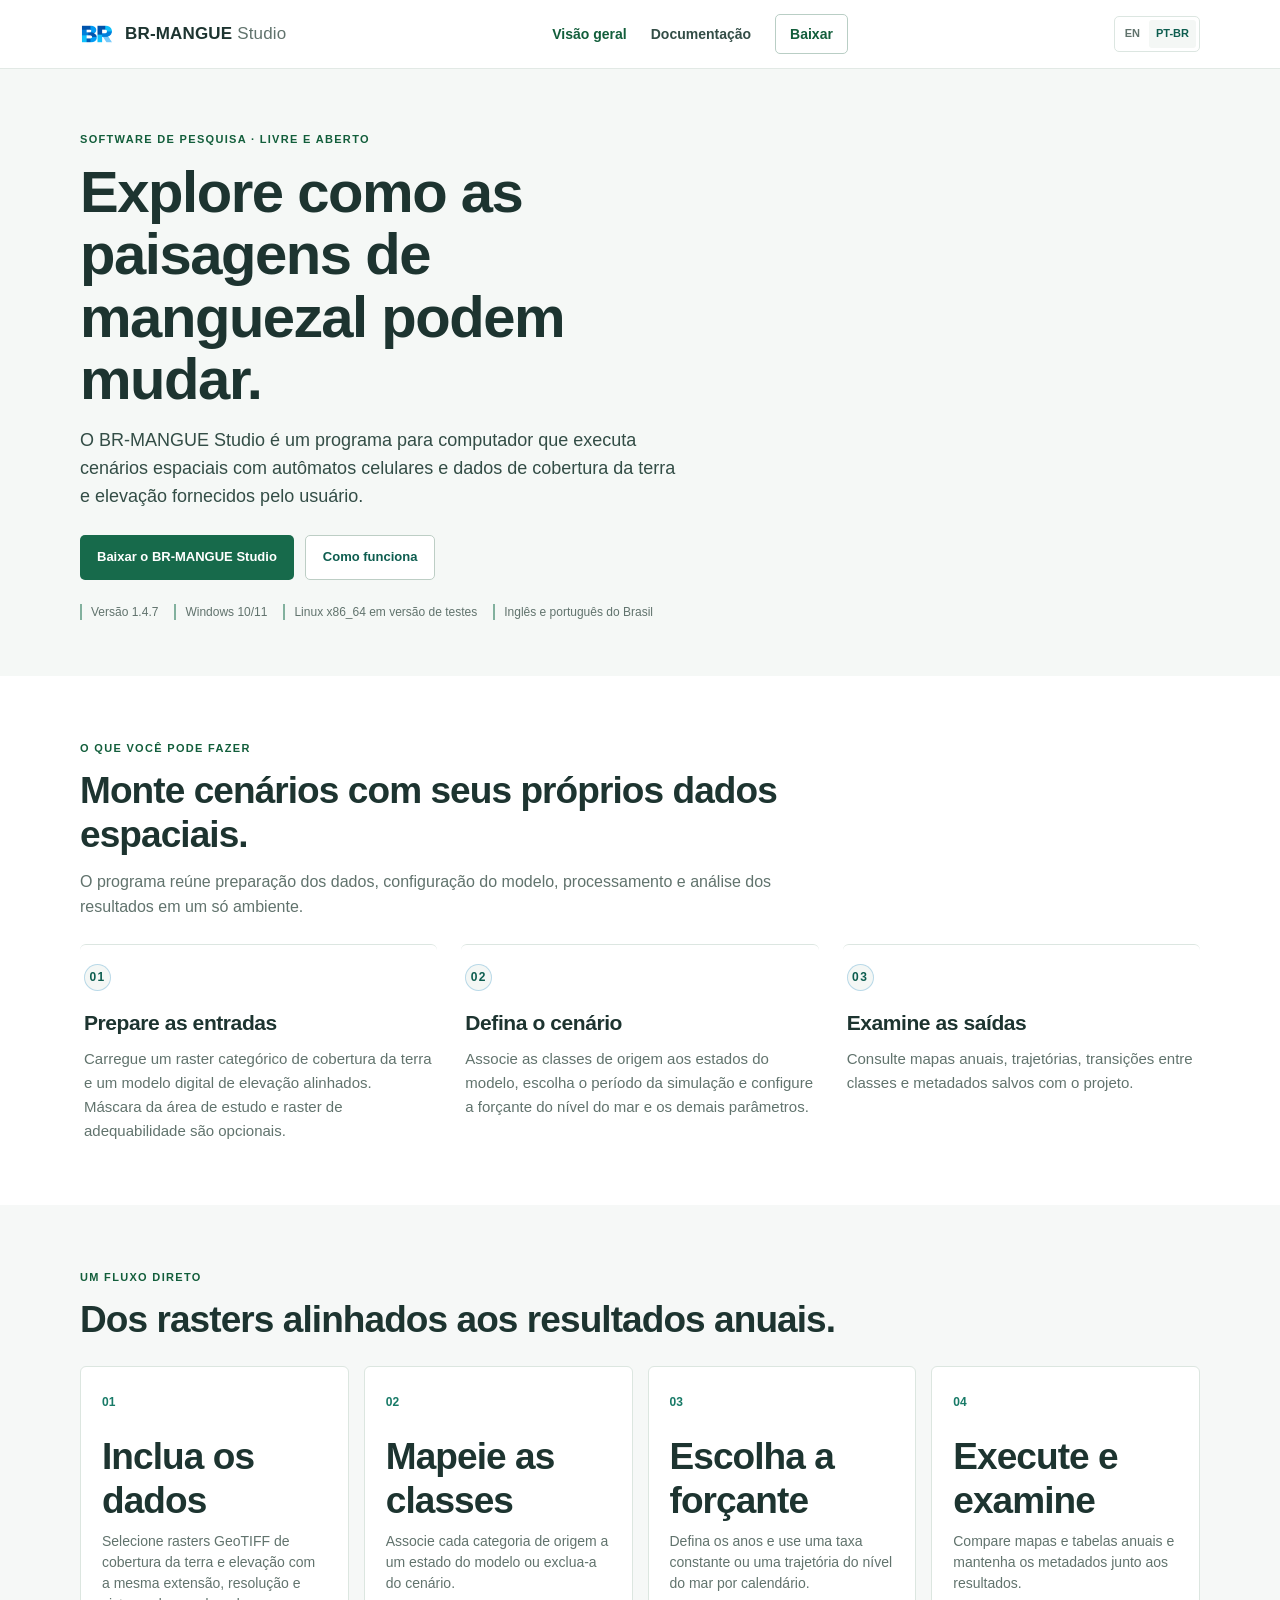
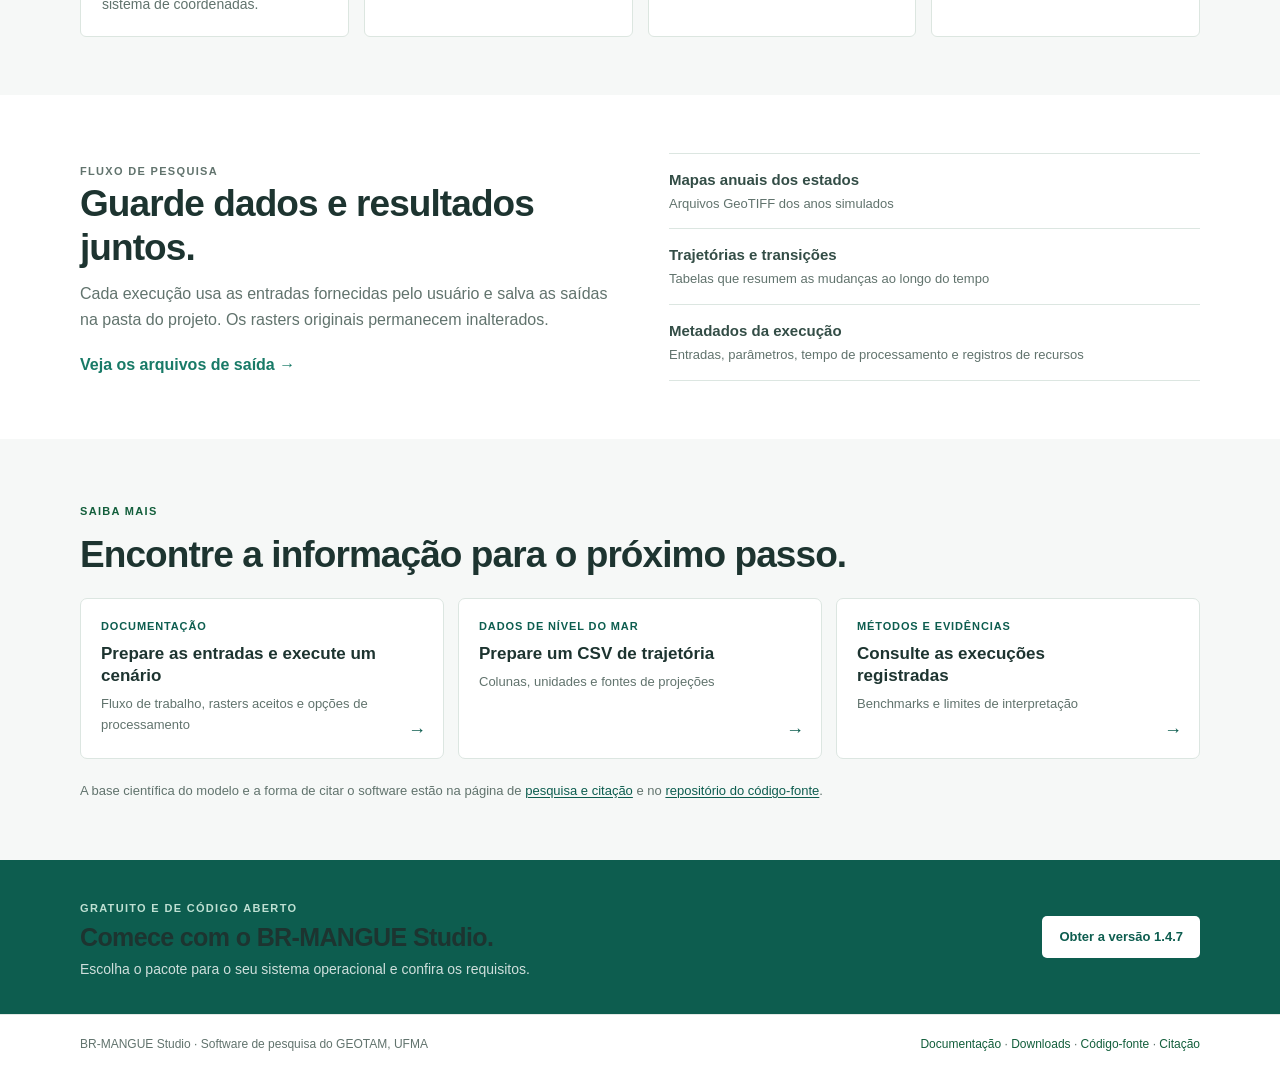
==== commit b6836058: "Remove animated grid from website" ====
--- a/pt-br/index.html
+++ b/pt-br/index.html
@@ -10,7 +10,7 @@
   <link rel="alternate" hreflang="en" href="https://oceanpep.github.io/br-mangue-studio-site/">
   <link rel="alternate" hreflang="pt-BR" href="https://oceanpep.github.io/br-mangue-studio-site/pt-br/">
   <link rel="icon" href="../assets/BR-MANGUE_BR_icon.png" type="image/png">
-  <link rel="stylesheet" href="../styles.css?v=1.4.7">
+  <link rel="stylesheet" href="../styles.css?v=2026-11-25">
 </head>
 <body>
   <a class="skip-link" href="#main">Pular para o conteúdo</a>
@@ -43,10 +43,6 @@
             <li>Inglês e português do Brasil</li>
           </ul>
         </div>
-        <figure class="hero-demo">
-          <img src="../assets/synthetic-cellular-transition.gif" alt="Grade sintética animada mostrando células de manguezal, água, vegetação natural e áreas antropizadas mudando ao longo do tempo">
-          <figcaption><strong>Transição celular ilustrativa</strong><span>Grade sintética · 504 células · 5 estados ativos. A animação explica a lógica celular; não é um resultado geográfico de simulação.</span></figcaption>
-        </figure>
       </div>
     </section>
 
--- a/styles.css
+++ b/styles.css
@@ -207,15 +207,12 @@
 
 .hero.product-hero { padding: 56px 0; background: #f4f7f5; }
 .hero.product-hero::before, .hero.product-hero::after, .page-hero::after { display: none; animation: none; }
-.product-hero-grid { grid-template-columns: minmax(0, 1fr) minmax(340px, 1fr); gap: 48px; }
+.product-hero-grid { grid-template-columns: minmax(0, 1fr); gap: 0; }
+.product-hero-grid > div { max-width: 820px; }
 .hero h1, .page-hero h1, h2, h3 { letter-spacing: -.025em; }
 .hero h1 { max-width: 620px; margin-bottom: 16px; font-size: clamp(40px, 4.6vw, 58px); line-height: 1.08; }
 .lead { max-width: 610px; color: var(--ink-soft); font-size: 18px; line-height: 1.55; }
 .eyebrow { margin-bottom: 12px; color: var(--blue-deep); font-size: 11px; letter-spacing: .13em; }
-.hero-demo { overflow: hidden; margin: 0; border: 1px solid var(--line); border-radius: 8px; background: #fff; box-shadow: var(--shadow-soft); }
-.hero-demo img { display: block; width: 100%; height: auto; }
-.hero-demo figcaption { display: grid; gap: 3px; padding: 12px 15px; color: var(--muted); font-size: 12px; line-height: 1.45; }
-.hero-demo figcaption strong { color: var(--ink-soft); font-size: 13px; }
 .hero-meta { display: flex; flex-wrap: wrap; gap: 8px 16px; margin: 24px 0 0; padding: 0; list-style: none; }
 .hero-meta li { padding-left: 9px; color: var(--muted); border-left: 2px solid #82b19e; font-size: 12px; line-height: 1.35; }
 .hero-actions { margin: 24px 0 0; }
@@ -282,7 +279,6 @@
 
 @media (max-width: 900px) {
   .product-hero-grid { grid-template-columns: 1fr; gap: 28px; }
-  .hero-demo { max-width: 650px; }
   .resource-grid { grid-template-columns: 1fr; }
   .product-steps { grid-template-columns: repeat(2, minmax(0, 1fr)); }
 }
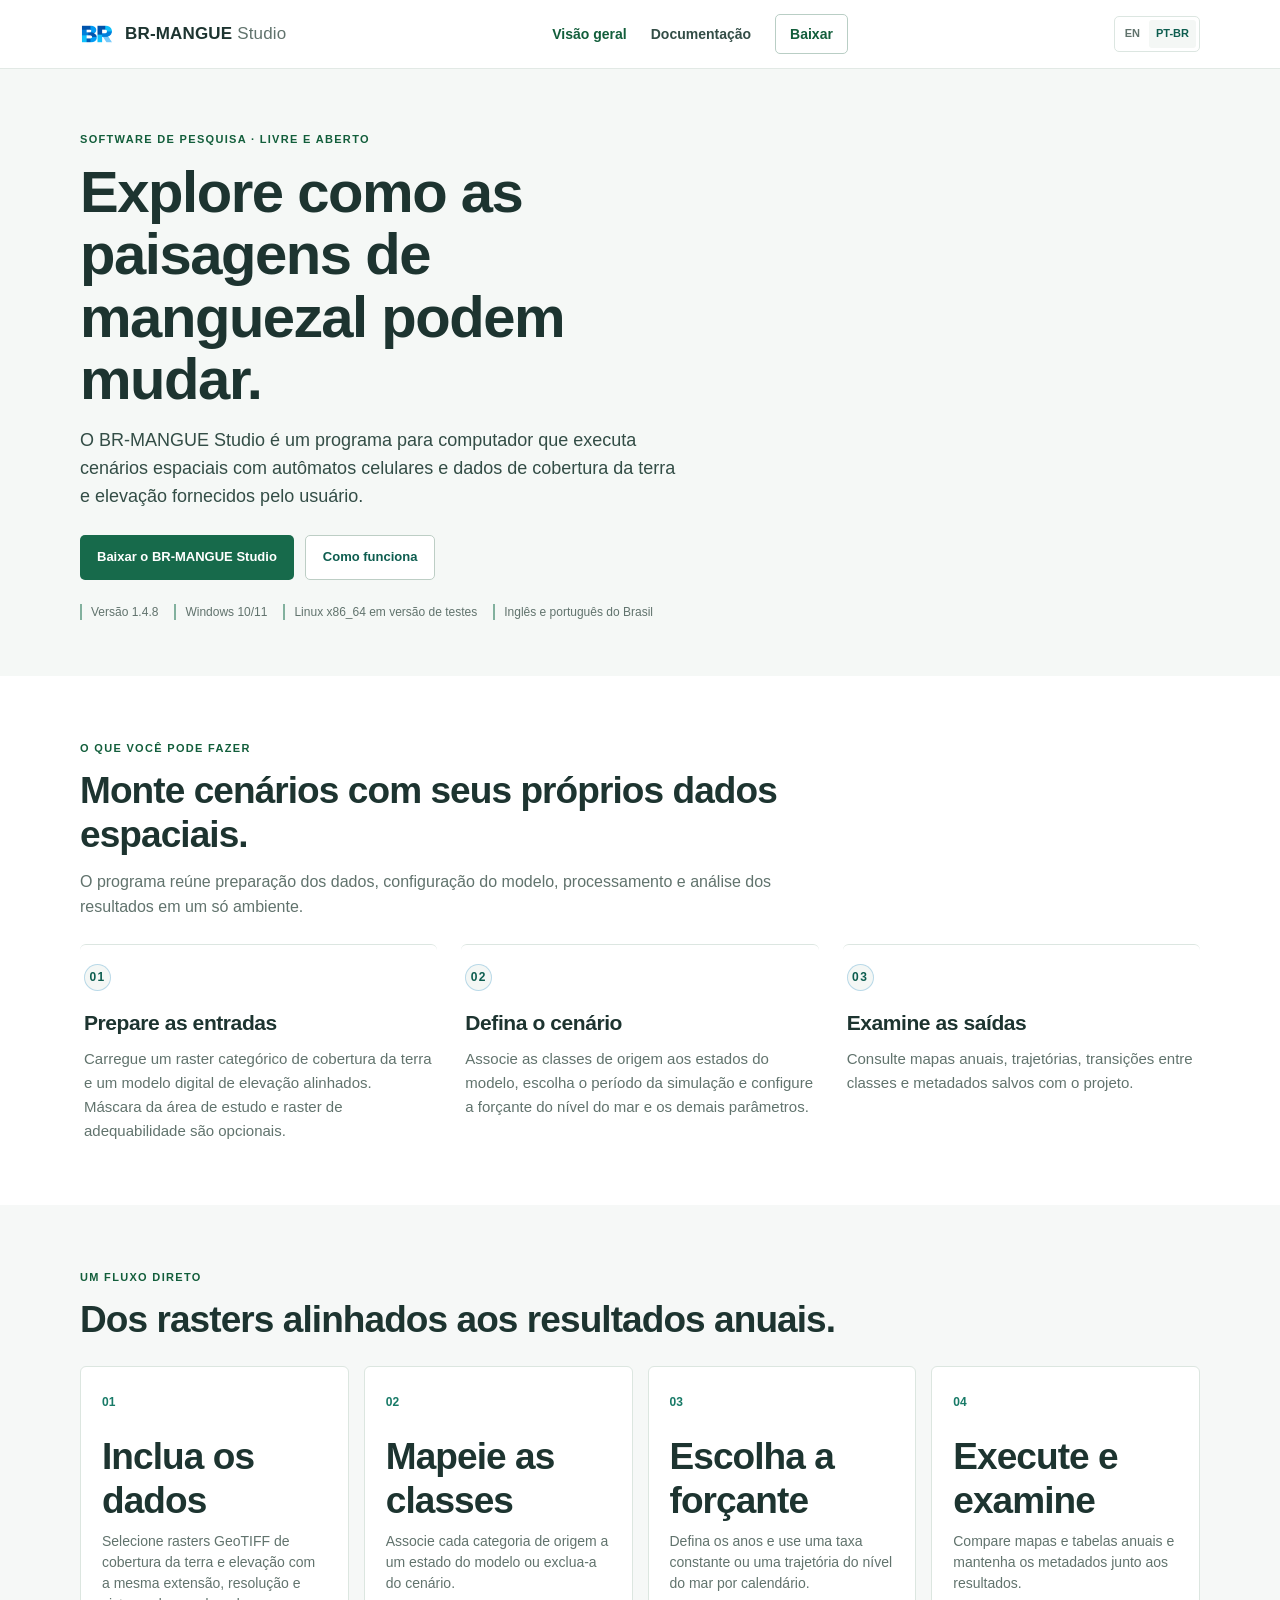
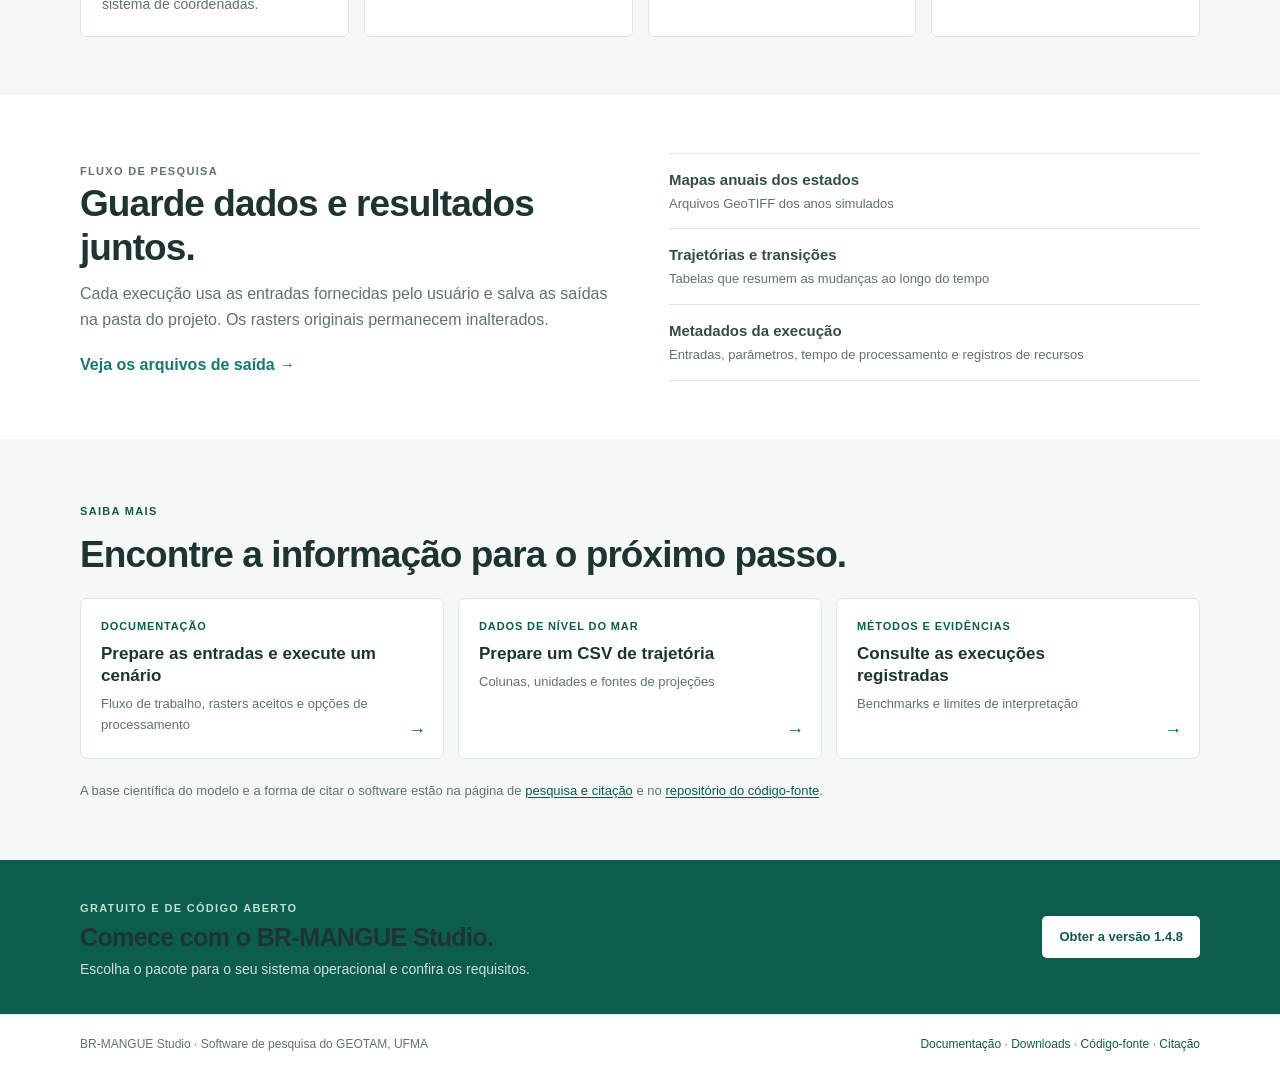
==== commit 50be77ce: "Publish BR-MANGUE Studio 1.4.8 downloads" ====
--- a/pt-br/index.html
+++ b/pt-br/index.html
@@ -37,7 +37,7 @@
             <a class="button secondary" href="guide.html">Como funciona</a>
           </div>
           <ul class="hero-meta" aria-label="Informações do programa">
-            <li>Versão 1.4.7</li>
+            <li>Versão 1.4.8</li>
             <li>Windows 10/11</li>
             <li>Linux x86_64 em versão de testes</li>
             <li>Inglês e português do Brasil</li>
@@ -104,7 +104,7 @@
     <section class="final-cta">
       <div class="container final-cta-wrap">
         <div><p class="eyebrow">Gratuito e de código aberto</p><h2>Comece com o BR-MANGUE Studio.</h2><p>Escolha o pacote para o seu sistema operacional e confira os requisitos.</p></div>
-        <a class="button primary" href="downloads.html">Obter a versão 1.4.7</a>
+        <a class="button primary" href="downloads.html">Obter a versão 1.4.8</a>
       </div>
     </section>
   </main>
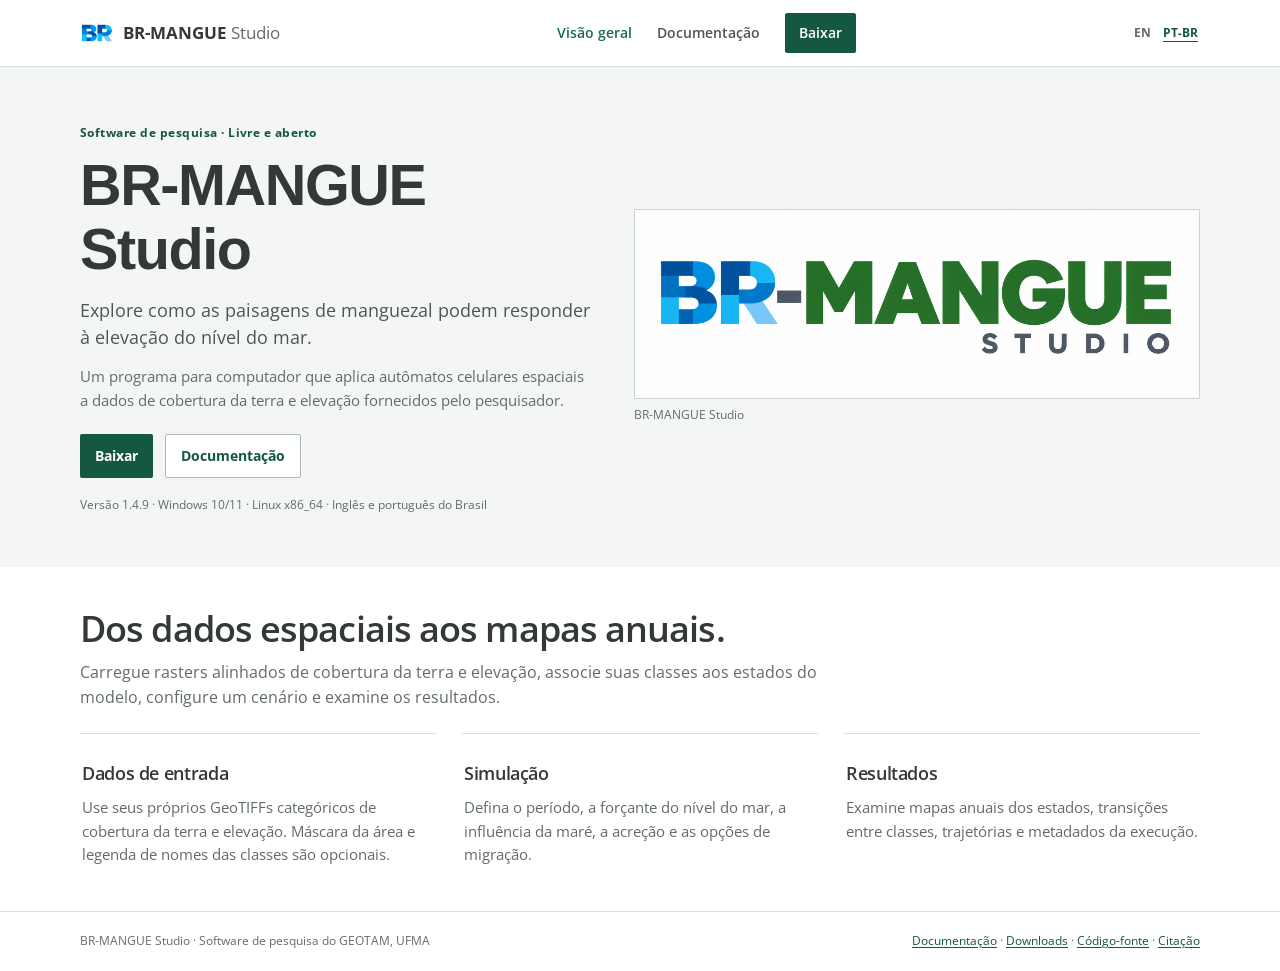
==== commit c3909361: "Simplify BR-MANGUE Studio website" ====
--- a/pt-br/index.html
+++ b/pt-br/index.html
@@ -3,111 +3,47 @@
 <head>
   <meta charset="utf-8">
   <meta name="viewport" content="width=device-width, initial-scale=1">
-  <meta name="description" content="BR-MANGUE Studio é um programa gratuito e aberto para computador que explora mudanças em manguezais com autômatos celulares espaciais e dados raster geoespaciais.">
-  <meta name="theme-color" content="#f5f8f6">
-  <title>BR-MANGUE Studio · Modelagem de mudanças em manguezais</title>
+  <meta name="description" content="BR-MANGUE Studio é um programa livre para modelagem espacial de manguezais.">
+  <meta name="theme-color" content="#ffffff">
+  <title>BR-MANGUE Studio · Visão geral</title>
   <link rel="canonical" href="https://oceanpep.github.io/br-mangue-studio-site/pt-br/">
   <link rel="alternate" hreflang="en" href="https://oceanpep.github.io/br-mangue-studio-site/">
   <link rel="alternate" hreflang="pt-BR" href="https://oceanpep.github.io/br-mangue-studio-site/pt-br/">
   <link rel="icon" href="../assets/BR-MANGUE_BR_icon.png" type="image/png">
-  <link rel="stylesheet" href="../styles.css?v=2026-11-25">
+  <link rel="preconnect" href="https://fonts.googleapis.com">
+  <link rel="preconnect" href="https://fonts.gstatic.com" crossorigin>
+  <link href="https://fonts.googleapis.com/css2?family=Open+Sans:wght@400..700&amp;family=Source+Code+Pro:wght@400..600&amp;display=swap" rel="stylesheet">
+  <link rel="stylesheet" href="../styles.css?v=2026-11-25c">
 </head>
 <body>
   <a class="skip-link" href="#main">Pular para o conteúdo</a>
-  <header class="site-header">
-    <div class="container nav-wrap">
-      <a class="brand" href="index.html" aria-label="Página inicial do BR-MANGUE Studio"><img src="../assets/BR-MANGUE_BR_icon.png" alt=""><span>BR-MANGUE <em>Studio</em></span></a>
-      <nav aria-label="Navegação principal">
-        <a href="#overview" aria-current="page">Visão geral</a>
-        <a href="guide.html">Documentação</a>
-        <a class="nav-button" href="downloads.html">Baixar</a>
-      </nav>
-      <div class="language-switch" aria-label="Escolher idioma"><a href="../index.html" lang="en">EN</a><a href="index.html" aria-current="page" lang="pt-BR">PT-BR</a></div>
-    </div>
-  </header>
+  <header class="site-header"><div class="container nav-wrap">
+    <a class="brand" href="index.html" aria-label="Página inicial do BR-MANGUE Studio"><img src="../assets/BR-MANGUE_BR_icon.png" alt=""><span>BR-MANGUE <em>Studio</em></span></a>
+    <nav aria-label="Navegação principal"><a href="index.html" aria-current="page">Visão geral</a><a href="https://github.com/oceanpep/br-mangue-studio/blob/main/docs/MODEL_DOCUMENTATION_PT.md" target="_blank" rel="noopener">Documentação</a><a href="downloads.html" class="nav-button">Baixar</a></nav>
+    <div class="language-switch" aria-label="Escolher idioma"><a href="../index.html" lang="en">EN</a><a href="index.html" aria-current="page" lang="pt-BR">PT-BR</a></div>
+  </div></header>
   <main id="main">
-    <section class="hero product-hero" id="overview">
-      <div class="container hero-grid product-hero-grid">
-        <div>
-          <p class="eyebrow">Software de pesquisa · Livre e aberto</p>
-          <h1>Explore como as paisagens de manguezal podem mudar.</h1>
-          <p class="lead">O BR-MANGUE Studio é um programa para computador que executa cenários espaciais com autômatos celulares e dados de cobertura da terra e elevação fornecidos pelo usuário.</p>
-          <div class="hero-actions">
-            <a class="button primary" href="downloads.html">Baixar o BR-MANGUE Studio</a>
-            <a class="button secondary" href="guide.html">Como funciona</a>
-          </div>
-          <ul class="hero-meta" aria-label="Informações do programa">
-            <li>Versão 1.4.8</li>
-            <li>Windows 10/11</li>
-            <li>Linux x86_64 em versão de testes</li>
-            <li>Inglês e português do Brasil</li>
-          </ul>
-        </div>
+    <section class="hero product-hero" id="overview"><div class="container home-layout">
+      <div class="home-copy">
+        <p class="eyebrow">Software de pesquisa · Livre e aberto</p>
+        <h1>BR-MANGUE Studio</h1>
+        <p class="lead">Explore como as paisagens de manguezal podem responder à elevação do nível do mar.</p>
+        <p class="home-description">Um programa para computador que aplica autômatos celulares espaciais a dados de cobertura da terra e elevação fornecidos pelo pesquisador.</p>
+        <div class="hero-actions"><a class="button primary" href="downloads.html">Baixar</a><a class="button secondary" href="https://github.com/oceanpep/br-mangue-studio/blob/main/docs/MODEL_DOCUMENTATION_PT.md" target="_blank" rel="noopener">Documentação</a></div>
+        <p class="version-note">Versão 1.4.9 · Windows 10/11 · Linux x86_64 · Inglês e português do Brasil</p>
       </div>
-    </section>
-
-    <section class="section" id="capabilities">
-      <div class="container">
-        <p class="eyebrow">O que você pode fazer</p>
-        <h2>Monte cenários com seus próprios dados espaciais.</h2>
-        <p class="section-intro">O programa reúne preparação dos dados, configuração do modelo, processamento e análise dos resultados em um só ambiente.</p>
-        <div class="feature-grid product-features">
-          <article><span class="feature-number">01</span><h3>Prepare as entradas</h3><p>Carregue um raster categórico de cobertura da terra e um modelo digital de elevação alinhados. Máscara da área de estudo e raster de adequabilidade são opcionais.</p></article>
-          <article><span class="feature-number">02</span><h3>Defina o cenário</h3><p>Associe as classes de origem aos estados do modelo, escolha o período da simulação e configure a forçante do nível do mar e os demais parâmetros.</p></article>
-          <article><span class="feature-number">03</span><h3>Examine as saídas</h3><p>Consulte mapas anuais, trajetórias, transições entre classes e metadados salvos com o projeto.</p></article>
-        </div>
+      <figure class="home-screenshot"><img src="../assets/BR-MANGUE_STUDIO_preview_original.png" alt="Logomarca do BR-MANGUE Studio"><figcaption>BR-MANGUE Studio</figcaption></figure>
+    </div></section>
+    <section class="section home-summary"><div class="container">
+      <h2>Dos dados espaciais aos mapas anuais.</h2>
+      <p class="section-intro">Carregue rasters alinhados de cobertura da terra e elevação, associe suas classes aos estados do modelo, configure um cenário e examine os resultados.</p>
+      <div class="feature-grid home-features">
+        <article><h3>Dados de entrada</h3><p>Use seus próprios GeoTIFFs categóricos de cobertura da terra e elevação. Máscara da área e legenda de nomes das classes são opcionais.</p></article>
+        <article><h3>Simulação</h3><p>Defina o período, a forçante do nível do mar, a influência da maré, a acreção e as opções de migração.</p></article>
+        <article><h3>Resultados</h3><p>Examine mapas anuais dos estados, transições entre classes, trajetórias e metadados da execução.</p></article>
       </div>
-    </section>
-
-    <section class="section tinted" id="workflow">
-      <div class="container">
-        <p class="eyebrow">Um fluxo direto</p>
-        <h2>Dos rasters alinhados aos resultados anuais.</h2>
-        <div class="step-grid product-steps">
-          <article><span>01</span><h2>Inclua os dados</h2><p>Selecione rasters GeoTIFF de cobertura da terra e elevação com a mesma extensão, resolução e sistema de coordenadas.</p></article>
-          <article><span>02</span><h2>Mapeie as classes</h2><p>Associe cada categoria de origem a um estado do modelo ou exclua-a do cenário.</p></article>
-          <article><span>03</span><h2>Escolha a forçante</h2><p>Defina os anos e use uma taxa constante ou uma trajetória do nível do mar por calendário.</p></article>
-          <article><span>04</span><h2>Execute e examine</h2><p>Compare mapas e tabelas anuais e mantenha os metadados junto aos resultados.</p></article>
-        </div>
-      </div>
-    </section>
-
-    <section class="section" id="outputs">
-      <div class="container split product-output">
-        <div>
-          <p class="eyebrow">Fluxo de pesquisa</p>
-          <h2>Guarde dados e resultados juntos.</h2>
-          <p>Cada execução usa as entradas fornecidas pelo usuário e salva as saídas na pasta do projeto. Os rasters originais permanecem inalterados.</p>
-          <a class="text-link" href="guide.html#results">Veja os arquivos de saída →</a>
-        </div>
-        <ul class="output-list">
-          <li><strong>Mapas anuais dos estados</strong><span>Arquivos GeoTIFF dos anos simulados</span></li>
-          <li><strong>Trajetórias e transições</strong><span>Tabelas que resumem as mudanças ao longo do tempo</span></li>
-          <li><strong>Metadados da execução</strong><span>Entradas, parâmetros, tempo de processamento e registros de recursos</span></li>
-        </ul>
-      </div>
-    </section>
-
-    <section class="section tinted" id="resources">
-      <div class="container">
-        <p class="eyebrow">Saiba mais</p>
-        <h2>Encontre a informação para o próximo passo.</h2>
-        <div class="resource-grid">
-          <a class="resource-card" href="guide.html"><span>Documentação</span><strong>Prepare as entradas e execute um cenário</strong><small>Fluxo de trabalho, rasters aceitos e opções de processamento</small><b aria-hidden="true">→</b></a>
-          <a class="resource-card" href="sea-level-trajectories.html"><span>Dados de nível do mar</span><strong>Prepare um CSV de trajetória</strong><small>Colunas, unidades e fontes de projeções</small><b aria-hidden="true">→</b></a>
-          <a class="resource-card" href="benchmarks.html"><span>Métodos e evidências</span><strong>Consulte as execuções registradas</strong><small>Benchmarks e limites de interpretação</small><b aria-hidden="true">→</b></a>
-        </div>
-        <p class="research-note">A base científica do modelo e a forma de citar o software estão na página de <a href="articles.html">pesquisa e citação</a> e no <a href="https://github.com/oceanpep/br-mangue-studio">repositório do código-fonte</a>.</p>
-      </div>
-    </section>
-
-    <section class="final-cta">
-      <div class="container final-cta-wrap">
-        <div><p class="eyebrow">Gratuito e de código aberto</p><h2>Comece com o BR-MANGUE Studio.</h2><p>Escolha o pacote para o seu sistema operacional e confira os requisitos.</p></div>
-        <a class="button primary" href="downloads.html">Obter a versão 1.4.8</a>
-      </div>
-    </section>
+    </div></section>
   </main>
-  <footer class="site-footer"><div class="container footer-wrap"><span>BR-MANGUE Studio · Software de pesquisa do GEOTAM, UFMA</span><span><a href="guide.html">Documentação</a> · <a href="downloads.html">Downloads</a> · <a href="https://github.com/oceanpep/br-mangue-studio">Código-fonte</a> · <a href="https://doi.org/10.5281/zenodo.23509308">Citação</a></span></div></footer>
+  <footer class="site-footer"><div class="container footer-wrap"><span>BR-MANGUE Studio · Software de pesquisa do GEOTAM, UFMA</span><span><a href="https://github.com/oceanpep/br-mangue-studio/blob/main/docs/MODEL_DOCUMENTATION_PT.md" target="_blank" rel="noopener">Documentação</a> · <a href="downloads.html">Downloads</a> · <a href="https://github.com/oceanpep/br-mangue-studio">Código-fonte</a> · <a href="https://doi.org/10.5281/zenodo.23509308">Citação</a></span></div></footer>
 </body>
 </html>
--- a/styles.css
+++ b/styles.css
@@ -507,3 +507,84 @@
   .download-card { padding: 20px; }
   .product-citation .button, .product-manual .button { width: 100%; }
 }
+
+
+/* Minimal product-site system inspired by Posit's download pages. */
+:root { --ink:#333a36; --ink-soft:#4d5752; --muted:#626c67; --blue:#176b54; --blue-deep:#145743; --line:#d9dfdc; --mist:#f3f5f4; --foam:#edf3ef; --paper:#fff; --shadow:none; --shadow-soft:none; }
+html { scroll-behavior:auto; }
+body { color:var(--ink); background:#fff; font-family:"Open Sans","Segoe UI",Arial,sans-serif; font-size:16px; line-height:1.55; }
+h1,h2,h3,.brand,.info-card span,.benchmark-card span,.metric-card strong,.origin-card b,.page-hero h1,.page-hero-badge b,.step-grid article>span,.pdf-slot b,.submission-card b,.release-list span,.benchmark-table th { font-family:"Open Sans","Segoe UI",Arial,sans-serif; letter-spacing:normal; }
+code,.command-block { font-family:"Source Code Pro",Consolas,monospace; }
+.site-header { position:relative; background:#fff; border-bottom:1px solid var(--line); backdrop-filter:none; }
+.nav-wrap { min-height:66px; gap:24px; }
+.brand { gap:9px; color:var(--ink); font-size:17px; font-weight:700; }
+.brand:hover { color:var(--ink); transform:none; }
+.brand img { width:34px; height:34px; }
+.brand em { color:var(--muted); font-weight:400; }
+.site-header nav { gap:25px; color:var(--ink-soft); font-size:14px; font-weight:600; }
+.site-header nav a:hover { color:var(--blue); transform:none; }
+.site-header nav a[aria-current="page"] { color:var(--blue); }
+.nav-button { padding:8px 13px; border:1px solid var(--blue-deep); border-radius:2px; color:#fff!important; background:var(--blue-deep); }
+.nav-button:hover { color:#fff!important; background:#104734; }
+.language-switch { gap:8px; padding:0; border:0; border-radius:0; background:transparent; font-size:12px; }
+.language-switch a { padding:4px 2px; border-radius:0; }
+.language-switch a:hover,.language-switch a[aria-current="page"] { color:var(--blue-deep); background:transparent; text-decoration:underline; text-underline-offset:4px; }
+.hero,.hero.product-hero,.page-hero,.download-heading { padding:52px 0; color:var(--ink); background:#f4f6f5; }
+.hero::before,.hero::after,.section.tinted::after,.page-hero::after { display:none!important; content:none!important; animation:none!important; }
+.hero h1,.page-hero h1,.download-heading h1 { max-width:660px; margin:0 0 15px; color:var(--ink); font-size:clamp(38px,4.3vw,56px); font-weight:600; line-height:1.12; }
+.lead,.page-lead { max-width:650px; margin:0 0 12px; color:var(--ink-soft); font-size:18px; line-height:1.55; }
+.eyebrow { margin:0 0 10px; color:var(--blue-deep); font-size:12px; font-weight:700; letter-spacing:.04em; text-transform:none; }
+.hero-actions { gap:12px; margin:22px 0 0; }
+.button { padding:10px 15px; border-radius:2px; font-size:14px; box-shadow:none; transition:none; }
+.button:hover { transform:none; }
+.button.primary { color:#fff; background:var(--blue-deep); box-shadow:none; }
+.button.primary:hover { background:#104734; box-shadow:none; }
+.button.secondary { color:var(--blue-deep); border:1px solid #aebbb4; background:#fff; }
+.button.secondary:hover { background:#eff3f1; }
+.section { padding:48px 0; }
+.section.tinted,.tinted { background:#f6f7f6; }
+.section h2 { margin:0 0 10px; color:var(--ink); font-size:clamp(27px,3vw,36px); font-weight:600; line-height:1.2; }
+.section-intro { margin:0 0 22px; color:var(--muted); font-size:16px; }
+.feature-grid { gap:26px; margin-top:24px; }
+.feature-grid article,.benchmark-card { padding:18px 2px 0; border:0; border-top:1px solid var(--line); border-radius:0; background:transparent; box-shadow:none; transition:none; }
+.feature-grid article::before,.benchmark-card::before { display:none; }
+.feature-grid article:hover,.benchmark-card:hover { transform:none; border-color:var(--line); box-shadow:none; }
+.feature-number { width:auto; height:auto; border:0; border-radius:0; background:transparent; font-size:12px; }
+.feature-grid h3 { margin:8px 0; font-size:18px; font-weight:600; }
+.feature-grid p,.split p,.home-description { color:var(--muted); font-size:15px; }
+.home-layout { display:grid; grid-template-columns:minmax(0,.95fr) minmax(360px,1.05fr); align-items:center; gap:42px; }
+.home-copy { max-width:610px; }
+.home-copy h1 { font-size:clamp(40px,4.5vw,58px); }
+.home-description { margin:10px 0 0; max-width:590px; line-height:1.6; }
+.home-screenshot { margin:0; }
+.home-screenshot img { display:block; width:100%; height:auto; border:1px solid #cbd3cf; background:#fff; }
+.home-screenshot figcaption { padding-top:7px; color:var(--muted); font-size:12px; }
+.version-note { margin:18px 0 0; color:var(--muted); font-size:12px; }
+.home-summary { padding-top:40px; padding-bottom:45px; }
+.download-heading { padding:36px 0 30px; }
+.download-heading h1 { margin-bottom:7px; }
+.download-heading .page-lead { margin:0; }
+.download-grid { gap:24px; }
+.download-card { padding:23px; border:1px solid var(--line); border-radius:2px; background:#fff; box-shadow:none; }
+.download-card.featured,.download-card.linux-preview { border-color:var(--line); }
+.download-card-top { padding:0; border:0; background:transparent; }
+.release-tag { display:inline-block; padding:0; color:var(--muted); border:0; border-radius:0; background:transparent; font-size:12px; font-weight:700; letter-spacing:0; text-transform:none; }
+.release-date { color:var(--muted); font-size:12px; }
+.download-card h2 { margin:7px 0 8px; color:var(--ink); font-size:22px; font-weight:600; }
+.download-card p { color:var(--muted); font-size:14px; }
+.download-button { width:auto; margin-top:7px; }
+.download-meta { margin:15px 0 0; padding-top:12px; border-top:1px solid var(--line); overflow-wrap:anywhere; font-size:12px!important; }
+.download-meta a,.download-note a,.site-footer a { color:var(--blue-deep); text-decoration:underline; text-underline-offset:2px; }
+.download-details summary { color:var(--blue-deep); font-size:13px; }
+.download-details p { margin-bottom:0; }
+.download-note { display:grid; grid-template-columns:1.2fr 1fr; gap:22px; margin-top:24px; padding-top:15px; border-top:1px solid var(--line); color:var(--muted); font-size:13px; }
+.download-note p { margin:0; }
+.site-footer { padding:20px 0; color:var(--muted); border-top:1px solid var(--line); background:#fff; font-size:12px; }
+.footer-wrap { align-items:center; }
+.site-footer a { transition:none; }
+.resource-card,.metric-card,.benchmark-detail>div,.origin-card,.info-card,.product-step article,.project-card,.download-link { border-radius:2px; box-shadow:none; }
+.benchmark-table-wrap { border-radius:2px; box-shadow:none; }
+.product-citation,.product-manual { align-items:center; }
+*,*::before,*::after { animation:none!important; transition:none!important; }
+@media(max-width:820px) { .home-layout { grid-template-columns:1fr; gap:26px; } .home-screenshot { max-width:720px; } .download-note { grid-template-columns:1fr; gap:8px; } .nav-wrap { flex-wrap:wrap; padding:8px 0; } .site-header nav { width:auto; justify-content:flex-start; gap:12px; } .language-switch { margin:0 0 0 auto; } }
+@media(max-width:560px) { .container { width:min(100% - 32px,1120px); } .site-header nav { order:3; width:100%; padding:7px 0 2px; } .nav-wrap { gap:4px 12px; } .hero,.hero.product-hero,.page-hero { padding:34px 0; } .home-layout { gap:22px; } .hero-actions { flex-wrap:wrap; } .button { width:auto; } .download-grid { grid-template-columns:1fr; gap:16px; } .download-card { padding:18px; } .section { padding:38px 0; } .feature-grid { grid-template-columns:1fr; gap:14px; } .footer-wrap { flex-direction:column; align-items:flex-start; gap:8px; } }
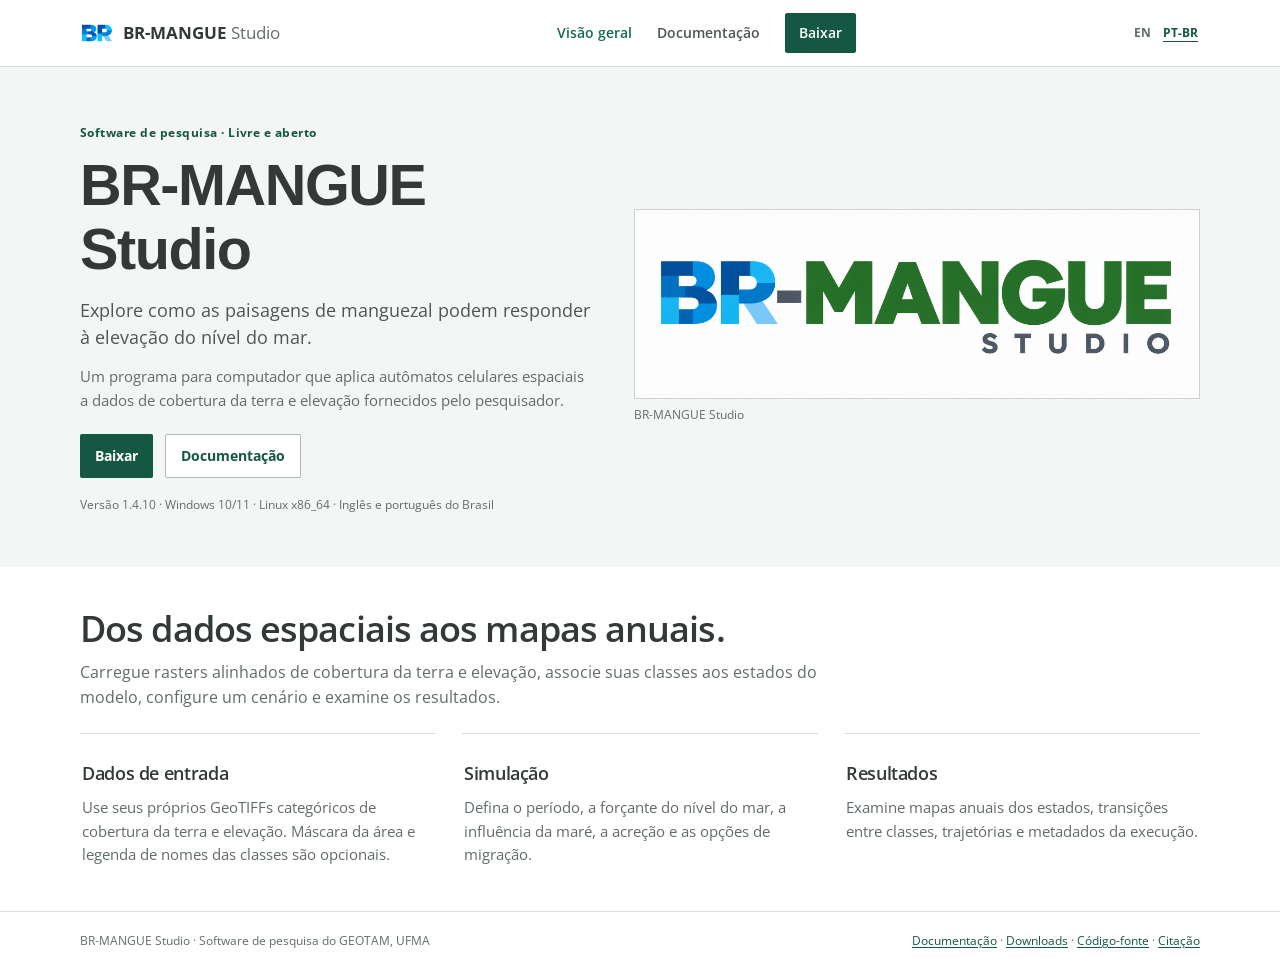
==== commit ab2dcd31: "Update download page for Studio 1.4.10" ====
--- a/pt-br/index.html
+++ b/pt-br/index.html
@@ -30,7 +30,7 @@
         <p class="lead">Explore como as paisagens de manguezal podem responder à elevação do nível do mar.</p>
         <p class="home-description">Um programa para computador que aplica autômatos celulares espaciais a dados de cobertura da terra e elevação fornecidos pelo pesquisador.</p>
         <div class="hero-actions"><a class="button primary" href="downloads.html">Baixar</a><a class="button secondary" href="https://github.com/oceanpep/br-mangue-studio/blob/main/docs/MODEL_DOCUMENTATION_PT.md" target="_blank" rel="noopener">Documentação</a></div>
-        <p class="version-note">Versão 1.4.9 · Windows 10/11 · Linux x86_64 · Inglês e português do Brasil</p>
+        <p class="version-note">Versão 1.4.10 · Windows 10/11 · Linux x86_64 · Inglês e português do Brasil</p>
       </div>
       <figure class="home-screenshot"><img src="../assets/BR-MANGUE_STUDIO_preview_original.png" alt="Logomarca do BR-MANGUE Studio"><figcaption>BR-MANGUE Studio</figcaption></figure>
     </div></section>
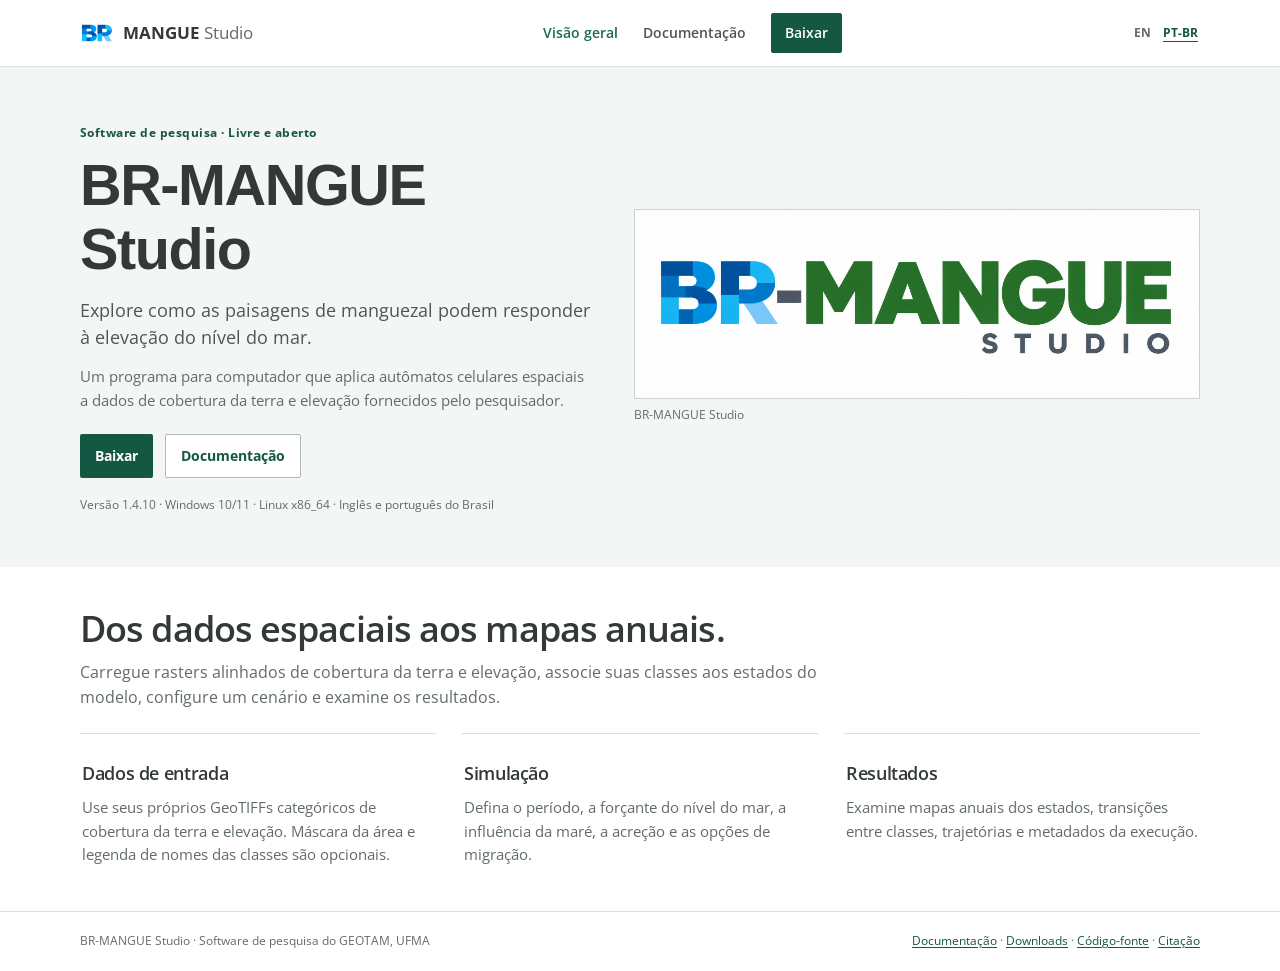
==== commit 9b77ff96: "Remove repeated BR prefix from site wordmark" ====
--- a/pt-br/index.html
+++ b/pt-br/index.html
@@ -18,7 +18,7 @@
 <body>
   <a class="skip-link" href="#main">Pular para o conteúdo</a>
   <header class="site-header"><div class="container nav-wrap">
-    <a class="brand" href="index.html" aria-label="Página inicial do BR-MANGUE Studio"><img src="../assets/BR-MANGUE_BR_icon.png" alt=""><span>BR-MANGUE <em>Studio</em></span></a>
+    <a class="brand" href="index.html" aria-label="Página inicial do BR-MANGUE Studio"><img src="../assets/BR-MANGUE_BR_icon.png" alt=""><span>MANGUE <em>Studio</em></span></a>
     <nav aria-label="Navegação principal"><a href="index.html" aria-current="page">Visão geral</a><a href="https://github.com/oceanpep/br-mangue-studio/blob/main/docs/MODEL_DOCUMENTATION_PT.md" target="_blank" rel="noopener">Documentação</a><a href="downloads.html" class="nav-button">Baixar</a></nav>
     <div class="language-switch" aria-label="Escolher idioma"><a href="../index.html" lang="en">EN</a><a href="index.html" aria-current="page" lang="pt-BR">PT-BR</a></div>
   </div></header>
--- a/styles.css
+++ b/styles.css
@@ -588,3 +588,10 @@
 *,*::before,*::after { animation:none!important; transition:none!important; }
 @media(max-width:820px) { .home-layout { grid-template-columns:1fr; gap:26px; } .home-screenshot { max-width:720px; } .download-note { grid-template-columns:1fr; gap:8px; } .nav-wrap { flex-wrap:wrap; padding:8px 0; } .site-header nav { width:auto; justify-content:flex-start; gap:12px; } .language-switch { margin:0 0 0 auto; } }
 @media(max-width:560px) { .container { width:min(100% - 32px,1120px); } .site-header nav { order:3; width:100%; padding:7px 0 2px; } .nav-wrap { gap:4px 12px; } .hero,.hero.product-hero,.page-hero { padding:34px 0; } .home-layout { gap:22px; } .hero-actions { flex-wrap:wrap; } .button { width:auto; } .download-grid { grid-template-columns:1fr; gap:16px; } .download-card { padding:18px; } .section { padding:38px 0; } .feature-grid { grid-template-columns:1fr; gap:14px; } .footer-wrap { flex-direction:column; align-items:flex-start; gap:8px; } }
+
+
+/* Ready-to-run data project on the downloads page. */
+.sample-project { margin-top: 26px; }
+.sample-project ol { margin: 12px 0 0; padding-left: 22px; color: var(--muted); font-size: 14px; }
+.sample-project li + li { margin-top: 6px; }
+.sample-project .download-button { margin-top: 5px; }
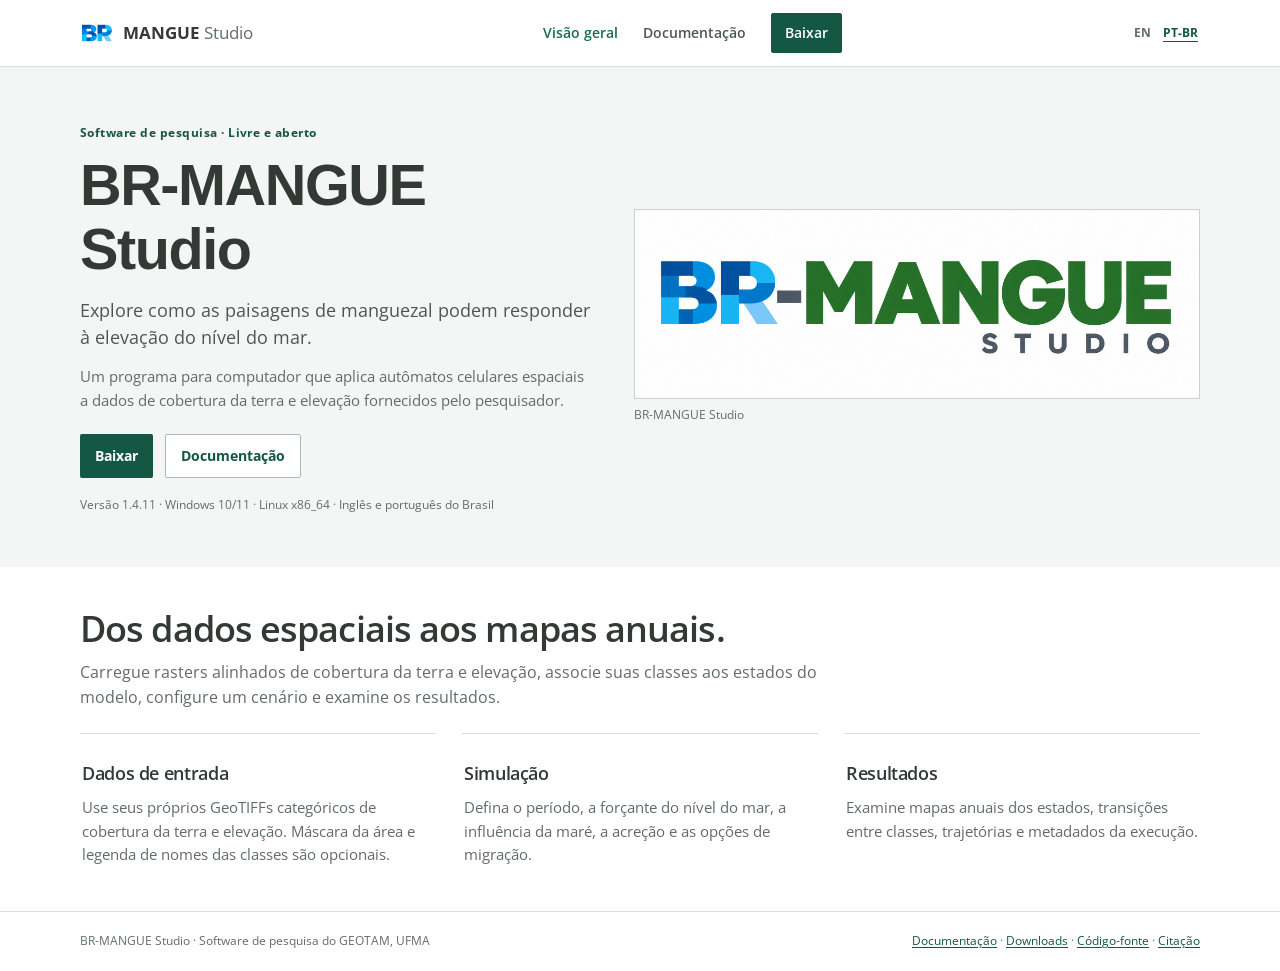
==== commit 8ee07b60: "Publish BR-MANGUE Studio 1.4.11 downloads" ====
--- a/pt-br/index.html
+++ b/pt-br/index.html
@@ -30,7 +30,7 @@
         <p class="lead">Explore como as paisagens de manguezal podem responder à elevação do nível do mar.</p>
         <p class="home-description">Um programa para computador que aplica autômatos celulares espaciais a dados de cobertura da terra e elevação fornecidos pelo pesquisador.</p>
         <div class="hero-actions"><a class="button primary" href="downloads.html">Baixar</a><a class="button secondary" href="https://github.com/oceanpep/br-mangue-studio/blob/main/docs/MODEL_DOCUMENTATION_PT.md" target="_blank" rel="noopener">Documentação</a></div>
-        <p class="version-note">Versão 1.4.10 · Windows 10/11 · Linux x86_64 · Inglês e português do Brasil</p>
+        <p class="version-note">Versão 1.4.11 · Windows 10/11 · Linux x86_64 · Inglês e português do Brasil</p>
       </div>
       <figure class="home-screenshot"><img src="../assets/BR-MANGUE_STUDIO_preview_original.png" alt="Logomarca do BR-MANGUE Studio"><figcaption>BR-MANGUE Studio</figcaption></figure>
     </div></section>
